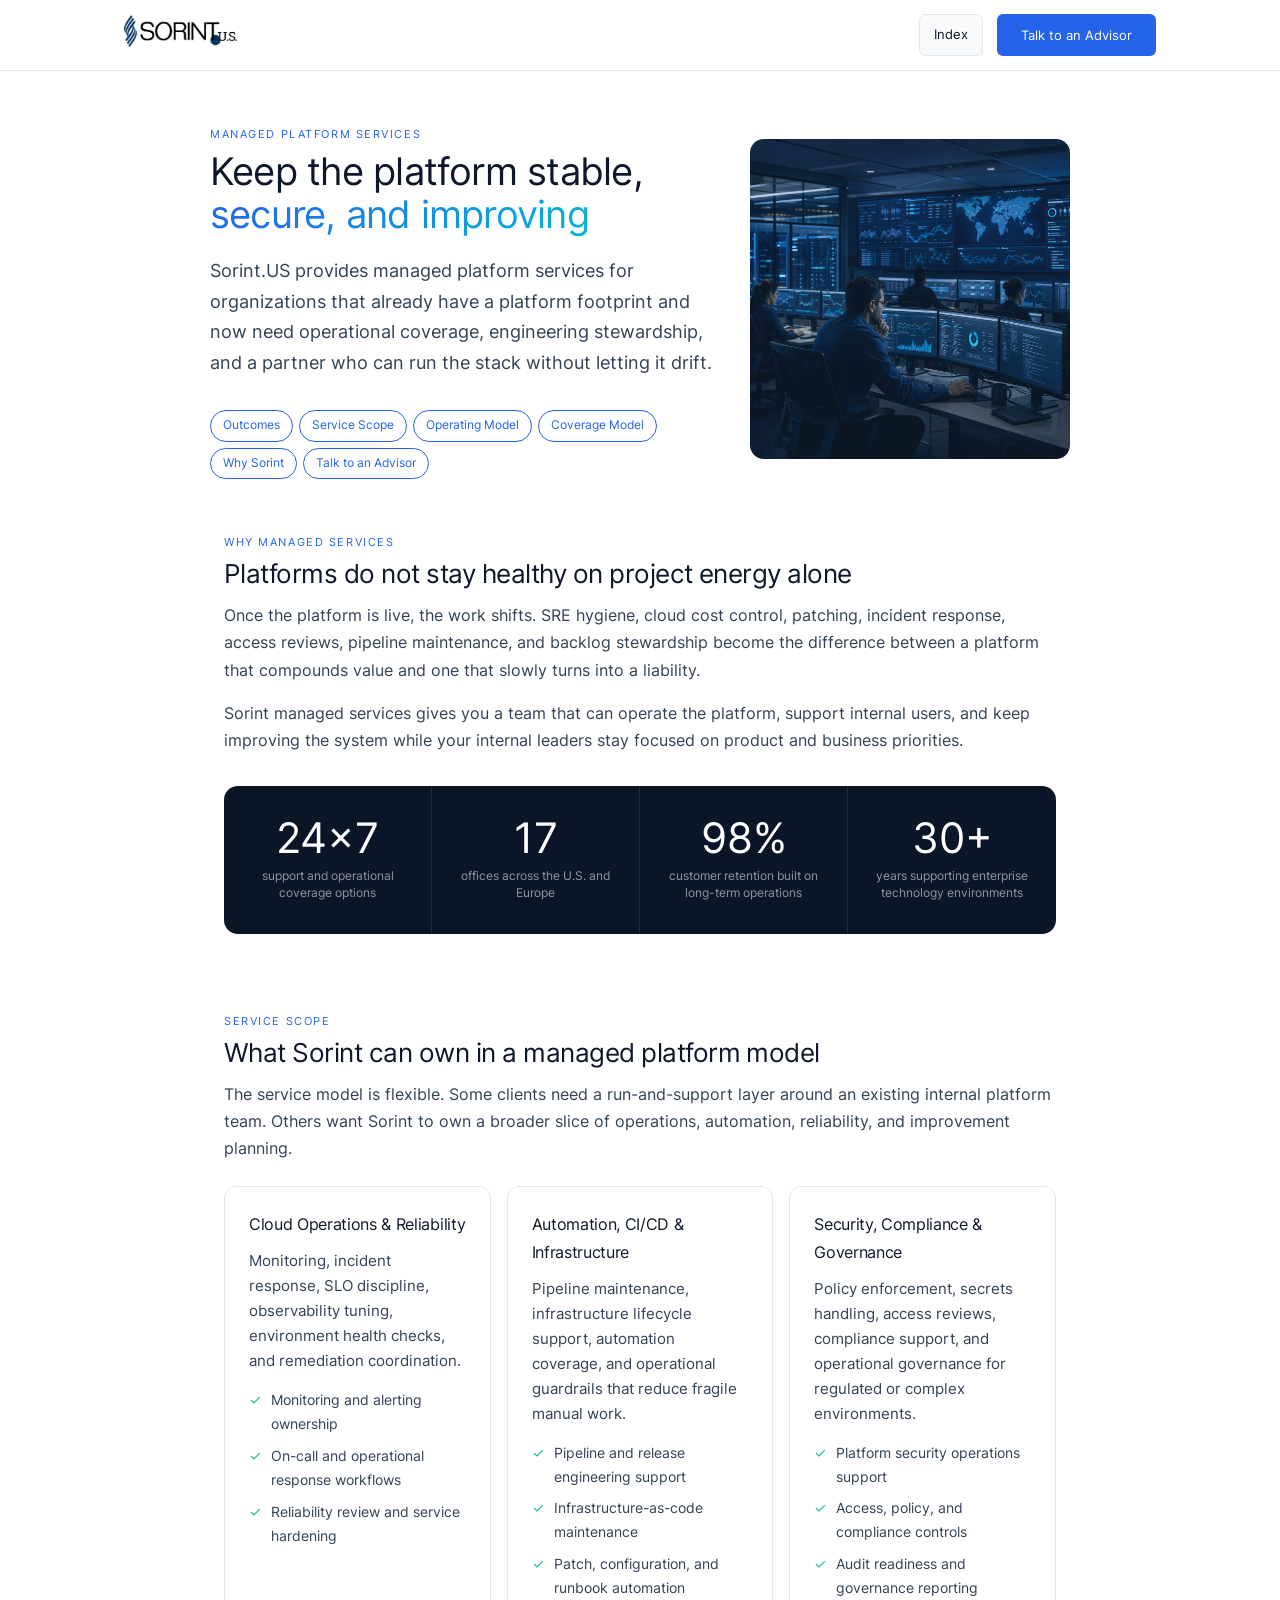
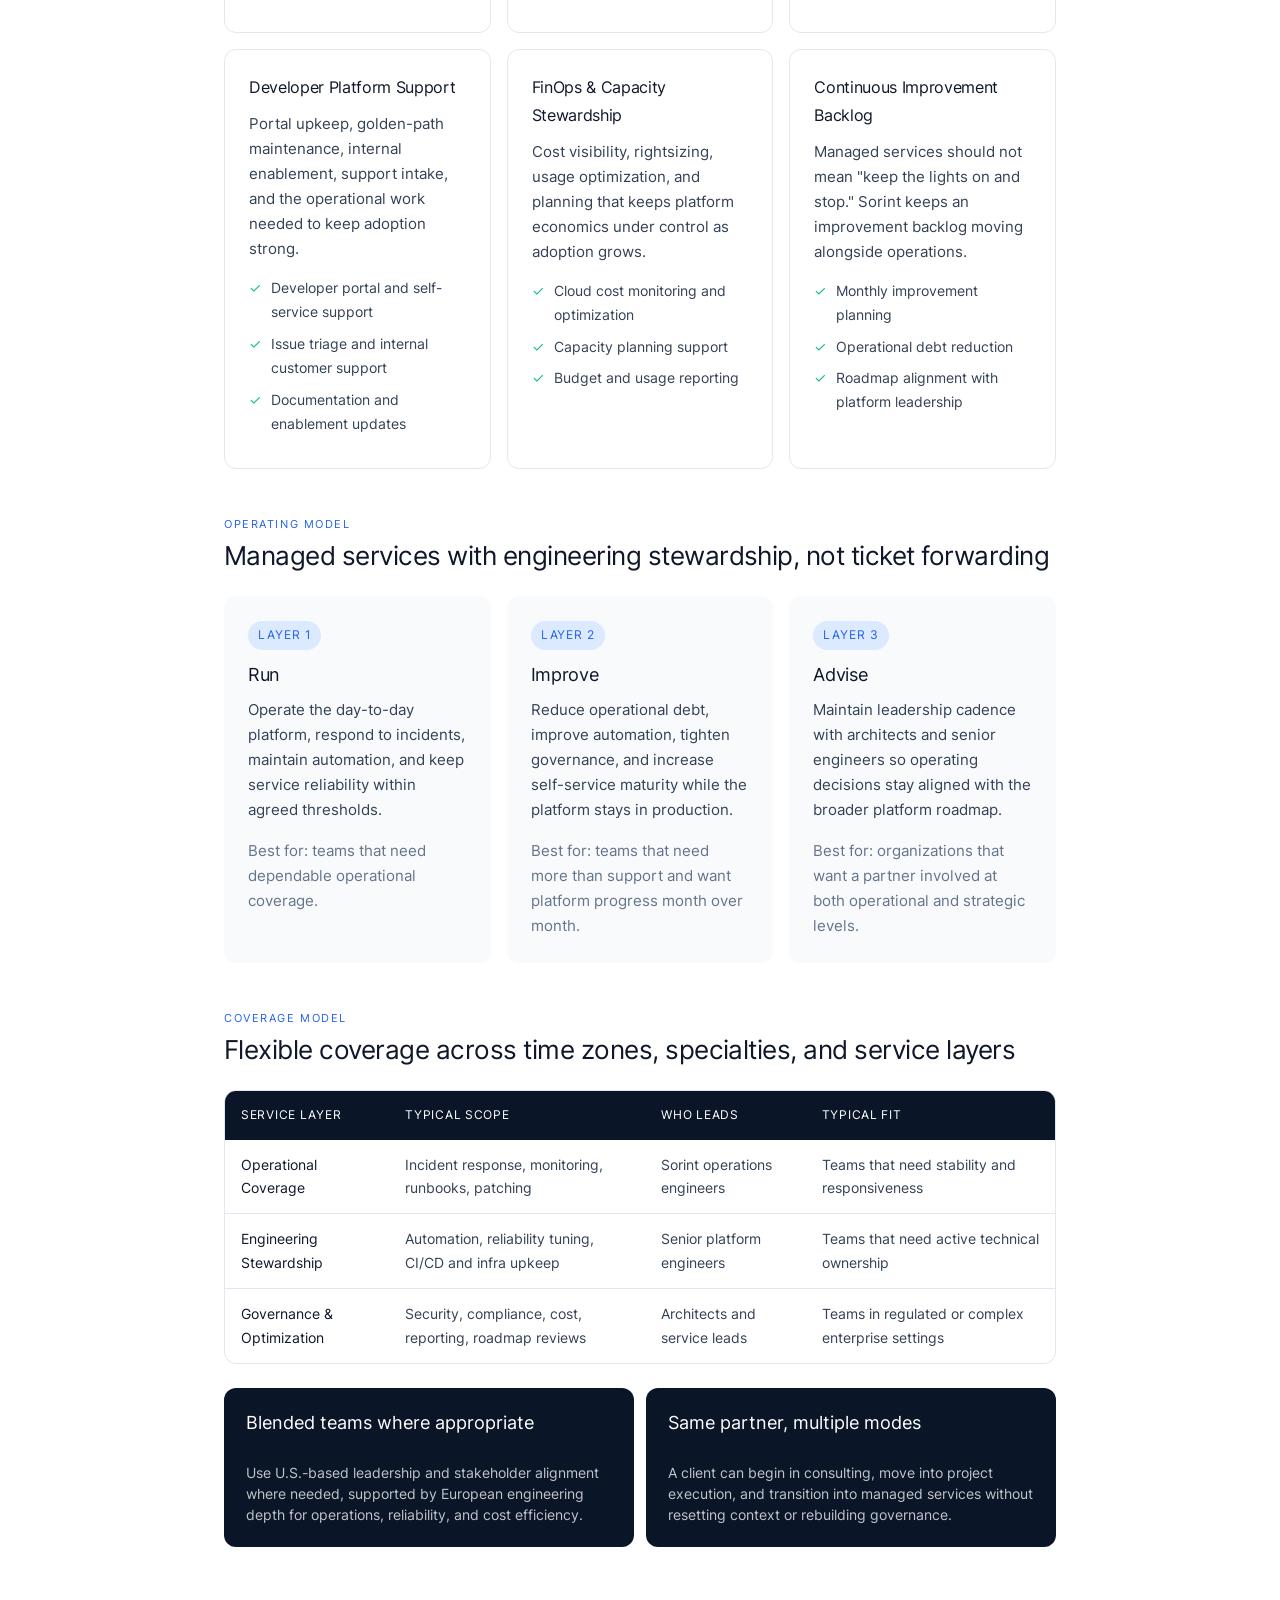
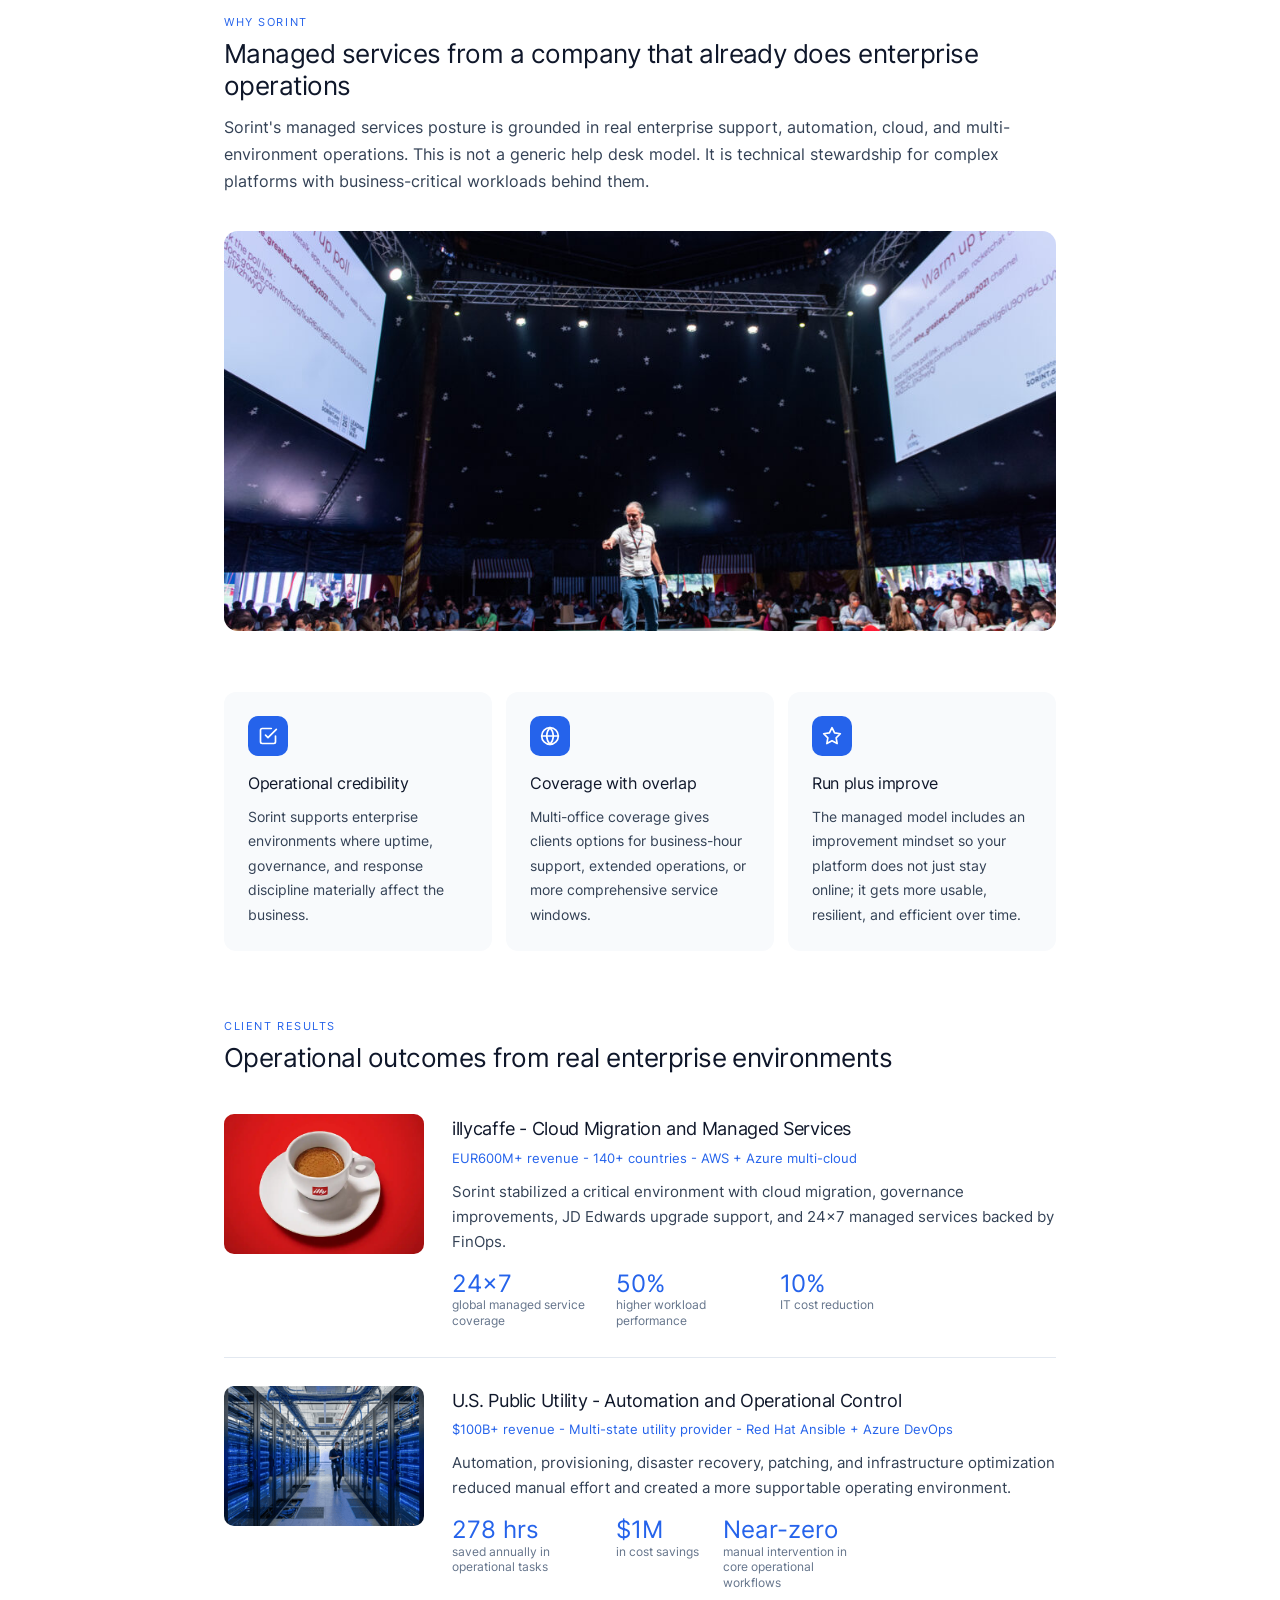
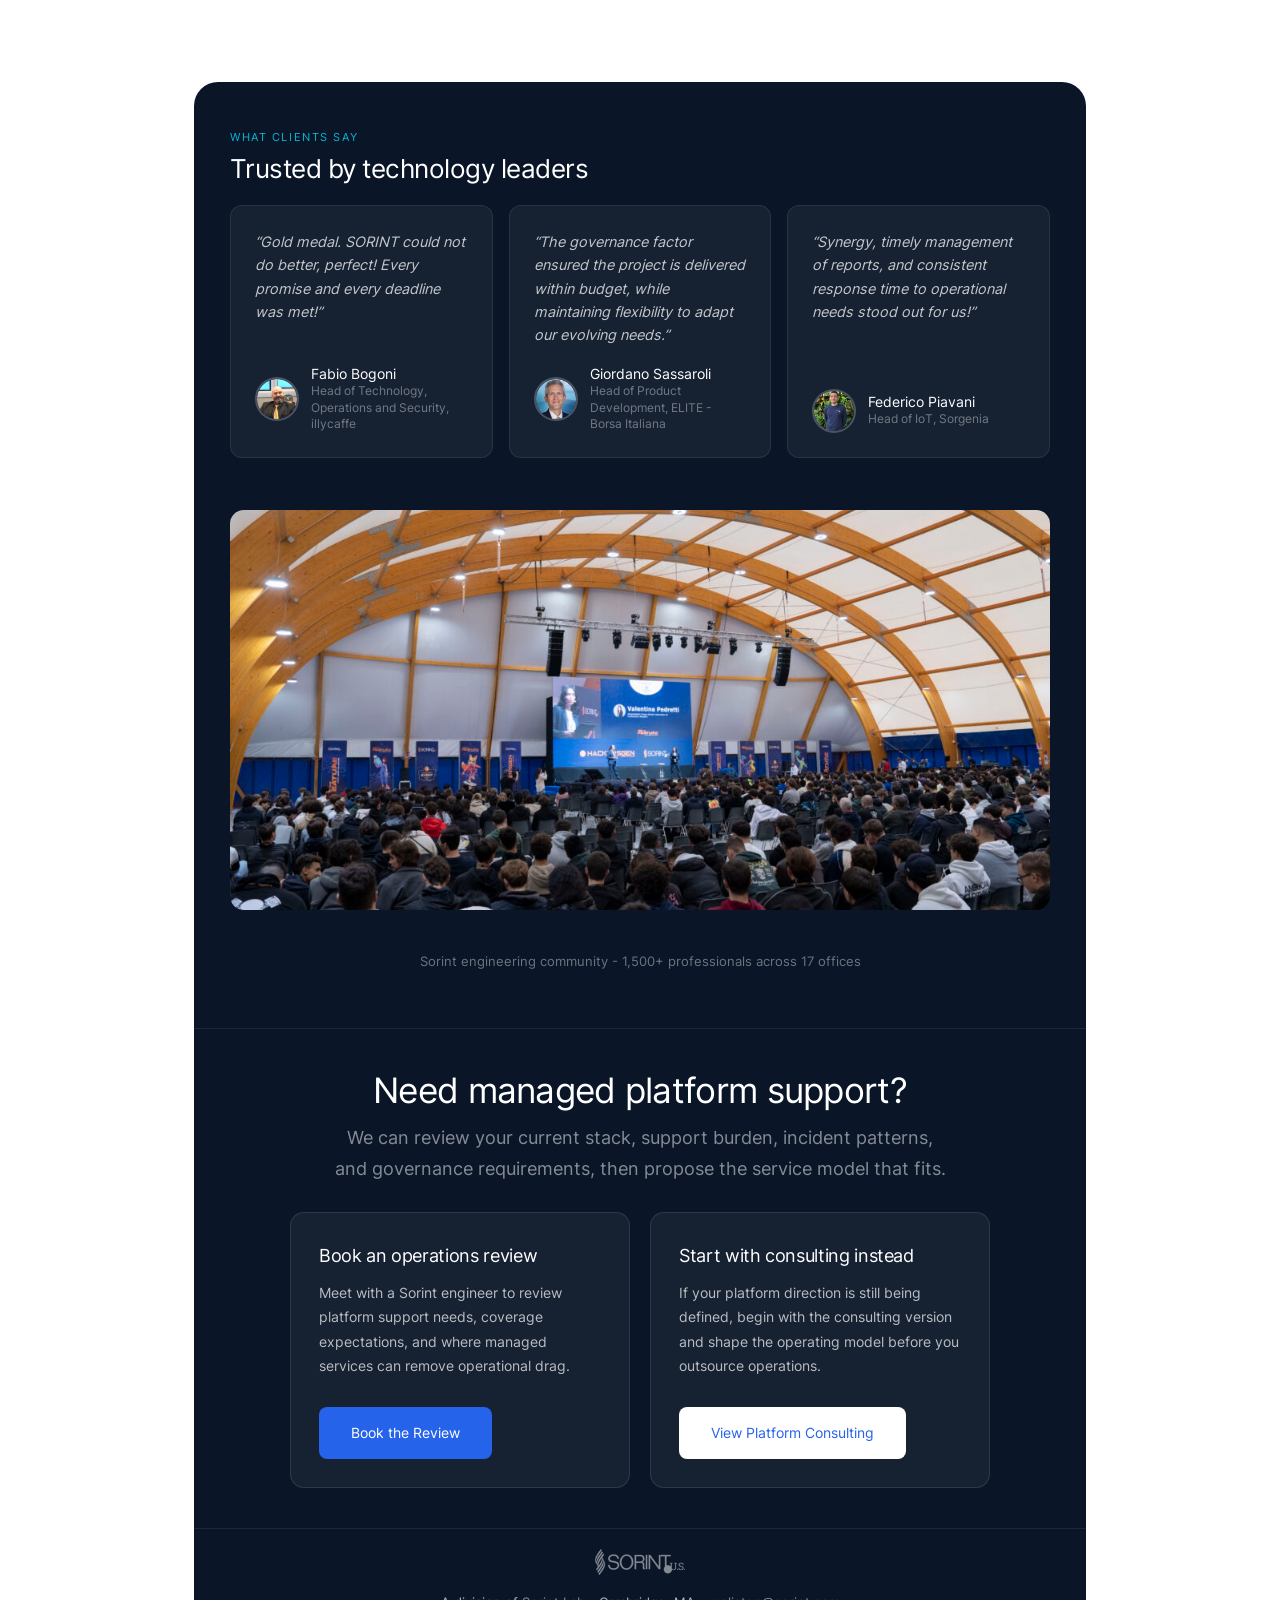
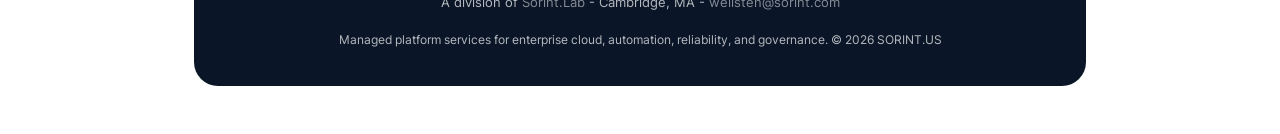
==== managed-services.html @ 1af98eca "Add Sorint platform landing page variants" ====
<!DOCTYPE html>
<html lang="en">
<head>
  <meta charset="UTF-8">
  <meta name="viewport" content="width=device-width, initial-scale=1.0">
  <title>Managed Platform Services | Sorint.US</title>
  <meta name="description" content="Managed platform services from Sorint.US for cloud operations, reliability, platform maintenance, automation, governance, and continuous improvement.">
  <link rel="icon" type="image/svg+xml" href="favicon.svg">
  <link rel="icon" href="favicon.ico" sizes="any">
  <meta property="og:title" content="Managed Platform Services | Sorint.US">
  <meta property="og:description" content="Run, support, and continuously improve your platform with engineer-led managed services from Sorint.US.">
  <meta property="og:image" content="images/og-managed-platform-services.png">
  <meta property="og:url" content="./managed-services.html">
  <meta property="og:type" content="website">
  <meta name="twitter:card" content="summary_large_image">
  <meta name="twitter:title" content="Managed Platform Services | Sorint.US">
  <meta name="twitter:description" content="Run, support, and continuously improve your platform with engineer-led managed services from Sorint.US.">
  <meta name="twitter:image" content="images/og-managed-platform-services.png">
  <link rel="stylesheet" href="styles.css">
</head>
<body>
  <header class="site-header">
    <div class="wide">
      <a href="https://sorint.com" target="_blank" rel="noopener">
        <img src="images/SORINT.us-dark-blue-black-300x85.png" alt="SORINT.US">
      </a>
      <div class="header-actions">
        <a href="index.html" class="header-link">Index</a>
        <a href="#talk" class="header-cta">Talk to an Advisor</a>
      </div>
    </div>
  </header>

  <section class="hero">
    <div class="container hero-grid">
      <div class="hero-text">
        <span class="label">Managed Platform Services</span>
        <h1>Keep the platform stable,<br><span class="text-gradient">secure, and improving</span></h1>
        <p class="subhead">
          Sorint.US provides managed platform services for organizations that already have a platform
          footprint and now need operational coverage, engineering stewardship, and a partner who can
          run the stack without letting it drift.
        </p>
        <nav class="jump-nav">
          <a href="#outcomes">Outcomes</a>
          <a href="#scope">Service Scope</a>
          <a href="#model">Operating Model</a>
          <a href="#coverage">Coverage Model</a>
          <a href="#proof">Why Sorint</a>
          <a href="#talk">Talk to an Advisor</a>
        </nav>
      </div>
      <div class="hero-img-wrap">
        <img src="images/hero-managed-platform-services.png" alt="Managed platform operations center with engineers monitoring reliability and service health" class="hero-img">
      </div>
    </div>
  </section>

  <section id="outcomes">
    <div class="container">
      <span class="label">Why Managed Services</span>
      <h2>Platforms do not stay healthy on project energy alone</h2>
      <p>
        Once the platform is live, the work shifts. SRE hygiene, cloud cost control, patching,
        incident response, access reviews, pipeline maintenance, and backlog stewardship become the
        difference between a platform that compounds value and one that slowly turns into a liability.
      </p>
      <p>
        Sorint managed services gives you a team that can operate the platform, support internal users,
        and keep improving the system while your internal leaders stay focused on product and business priorities.
      </p>

      <div class="stats-bar">
        <div class="stat">
          <div class="stat-number">24x7</div>
          <div class="stat-label">support and operational coverage options</div>
        </div>
        <div class="stat">
          <div class="stat-number">17</div>
          <div class="stat-label">offices across the U.S. and Europe</div>
        </div>
        <div class="stat">
          <div class="stat-number">98%</div>
          <div class="stat-label">customer retention built on long-term operations</div>
        </div>
        <div class="stat">
          <div class="stat-number">30+</div>
          <div class="stat-label">years supporting enterprise technology environments</div>
        </div>
      </div>
    </div>
  </section>

  <section id="scope">
    <div class="container">
      <span class="label">Service Scope</span>
      <h2>What Sorint can own in a managed platform model</h2>
      <p>
        The service model is flexible. Some clients need a run-and-support layer around an existing
        internal platform team. Others want Sorint to own a broader slice of operations, automation,
        reliability, and improvement planning.
      </p>

      <div class="service-grid">
        <div class="service-card">
          <h3>Cloud Operations &amp; Reliability</h3>
          <p>Monitoring, incident response, SLO discipline, observability tuning, environment health checks, and remediation coordination.</p>
          <ul class="check-list">
            <li>Monitoring and alerting ownership</li>
            <li>On-call and operational response workflows</li>
            <li>Reliability review and service hardening</li>
          </ul>
        </div>
        <div class="service-card">
          <h3>Automation, CI/CD &amp; Infrastructure</h3>
          <p>Pipeline maintenance, infrastructure lifecycle support, automation coverage, and operational guardrails that reduce fragile manual work.</p>
          <ul class="check-list">
            <li>Pipeline and release engineering support</li>
            <li>Infrastructure-as-code maintenance</li>
            <li>Patch, configuration, and runbook automation</li>
          </ul>
        </div>
        <div class="service-card">
          <h3>Security, Compliance &amp; Governance</h3>
          <p>Policy enforcement, secrets handling, access reviews, compliance support, and operational governance for regulated or complex environments.</p>
          <ul class="check-list">
            <li>Platform security operations support</li>
            <li>Access, policy, and compliance controls</li>
            <li>Audit readiness and governance reporting</li>
          </ul>
        </div>
        <div class="service-card">
          <h3>Developer Platform Support</h3>
          <p>Portal upkeep, golden-path maintenance, internal enablement, support intake, and the operational work needed to keep adoption strong.</p>
          <ul class="check-list">
            <li>Developer portal and self-service support</li>
            <li>Issue triage and internal customer support</li>
            <li>Documentation and enablement updates</li>
          </ul>
        </div>
        <div class="service-card">
          <h3>FinOps &amp; Capacity Stewardship</h3>
          <p>Cost visibility, rightsizing, usage optimization, and planning that keeps platform economics under control as adoption grows.</p>
          <ul class="check-list">
            <li>Cloud cost monitoring and optimization</li>
            <li>Capacity planning support</li>
            <li>Budget and usage reporting</li>
          </ul>
        </div>
        <div class="service-card">
          <h3>Continuous Improvement Backlog</h3>
          <p>Managed services should not mean "keep the lights on and stop." Sorint keeps an improvement backlog moving alongside operations.</p>
          <ul class="check-list">
            <li>Monthly improvement planning</li>
            <li>Operational debt reduction</li>
            <li>Roadmap alignment with platform leadership</li>
          </ul>
        </div>
      </div>
    </div>
  </section>

  <section id="model">
    <div class="container">
      <span class="label">Operating Model</span>
      <h2>Managed services with engineering stewardship, not ticket forwarding</h2>

      <div class="engagement-grid">
        <div class="engagement-card">
          <span class="engagement-tag">Layer 1</span>
          <h3>Run</h3>
          <p>Operate the day-to-day platform, respond to incidents, maintain automation, and keep service reliability within agreed thresholds.</p>
          <p class="engagement-meta">Best for: teams that need dependable operational coverage.</p>
        </div>
        <div class="engagement-card">
          <span class="engagement-tag">Layer 2</span>
          <h3>Improve</h3>
          <p>Reduce operational debt, improve automation, tighten governance, and increase self-service maturity while the platform stays in production.</p>
          <p class="engagement-meta">Best for: teams that need more than support and want platform progress month over month.</p>
        </div>
        <div class="engagement-card">
          <span class="engagement-tag">Layer 3</span>
          <h3>Advise</h3>
          <p>Maintain leadership cadence with architects and senior engineers so operating decisions stay aligned with the broader platform roadmap.</p>
          <p class="engagement-meta">Best for: organizations that want a partner involved at both operational and strategic levels.</p>
        </div>
      </div>
    </div>
  </section>

  <section id="coverage">
    <div class="container">
      <span class="label">Coverage Model</span>
      <h2>Flexible coverage across time zones, specialties, and service layers</h2>

      <div class="table-wrap">
        <table>
          <thead>
            <tr>
              <th>Service Layer</th>
              <th>Typical Scope</th>
              <th>Who Leads</th>
              <th>Typical Fit</th>
            </tr>
          </thead>
          <tbody>
            <tr>
              <td><strong>Operational Coverage</strong></td>
              <td>Incident response, monitoring, runbooks, patching</td>
              <td>Sorint operations engineers</td>
              <td>Teams that need stability and responsiveness</td>
            </tr>
            <tr>
              <td><strong>Engineering Stewardship</strong></td>
              <td>Automation, reliability tuning, CI/CD and infra upkeep</td>
              <td>Senior platform engineers</td>
              <td>Teams that need active technical ownership</td>
            </tr>
            <tr>
              <td><strong>Governance &amp; Optimization</strong></td>
              <td>Security, compliance, cost, reporting, roadmap reviews</td>
              <td>Architects and service leads</td>
              <td>Teams in regulated or complex enterprise settings</td>
            </tr>
          </tbody>
        </table>
      </div>

      <div class="key-stats">
        <div class="key-stat">
          <strong>Blended teams where appropriate</strong><br>
          <span style="color: var(--text-muted); font-size: 0.88rem;">Use U.S.-based leadership and stakeholder alignment where needed, supported by European engineering depth for operations, reliability, and cost efficiency.</span>
        </div>
        <div class="key-stat">
          <strong>Same partner, multiple modes</strong><br>
          <span style="color: var(--text-muted); font-size: 0.88rem;">A client can begin in consulting, move into project execution, and transition into managed services without resetting context or rebuilding governance.</span>
        </div>
      </div>
    </div>
  </section>

  <section id="proof">
    <div class="container">
      <span class="label">Why Sorint</span>
      <h2>Managed services from a company that already does enterprise operations</h2>
      <p>
        Sorint's managed services posture is grounded in real enterprise support, automation, cloud,
        and multi-environment operations. This is not a generic help desk model. It is technical
        stewardship for complex platforms with business-critical workloads behind them.
      </p>

      <img src="images/team-workshop.jpg" alt="Sorint team workshop" class="section-photo">

      <div class="diff-grid" style="margin-top: 32px;">
        <div class="diff-card">
          <div class="diff-icon"><svg width="20" height="20" fill="none" stroke="#fff" stroke-width="2" stroke-linecap="round" stroke-linejoin="round" viewBox="0 0 24 24"><path d="M9 11l3 3L22 4"/><path d="M21 12v7a2 2 0 0 1-2 2H5a2 2 0 0 1-2-2V5a2 2 0 0 1 2-2h11"/></svg></div>
          <h3>Operational credibility</h3>
          <p>Sorint supports enterprise environments where uptime, governance, and response discipline materially affect the business.</p>
        </div>
        <div class="diff-card">
          <div class="diff-icon"><svg width="20" height="20" fill="none" stroke="#fff" stroke-width="2" stroke-linecap="round" stroke-linejoin="round" viewBox="0 0 24 24"><circle cx="12" cy="12" r="10"/><line x1="2" y1="12" x2="22" y2="12"/><path d="M12 2a15.3 15.3 0 0 1 4 10 15.3 15.3 0 0 1-4 10 15.3 15.3 0 0 1-4-10 15.3 15.3 0 0 1 4-10z"/></svg></div>
          <h3>Coverage with overlap</h3>
          <p>Multi-office coverage gives clients options for business-hour support, extended operations, or more comprehensive service windows.</p>
        </div>
        <div class="diff-card">
          <div class="diff-icon"><svg width="20" height="20" fill="none" stroke="#fff" stroke-width="2" stroke-linecap="round" stroke-linejoin="round" viewBox="0 0 24 24"><polygon points="12 2 15.09 8.26 22 9.27 17 14.14 18.18 21.02 12 17.77 5.82 21.02 7 14.14 2 9.27 8.91 8.26 12 2"/></svg></div>
          <h3>Run plus improve</h3>
          <p>The managed model includes an improvement mindset so your platform does not just stay online; it gets more usable, resilient, and efficient over time.</p>
        </div>
      </div>
    </div>
  </section>

  <section>
    <div class="container">
      <span class="label">Client Results</span>
      <h2>Operational outcomes from real enterprise environments</h2>

      <div class="case-study">
        <div class="case-study-img">
          <img src="images/Picture-2.png" alt="illycaffe">
        </div>
        <div class="case-study-body">
          <h3>illycaffe - Cloud Migration and Managed Services</h3>
          <p class="case-study-meta">EUR600M+ revenue - 140+ countries - AWS + Azure multi-cloud</p>
          <p>Sorint stabilized a critical environment with cloud migration, governance improvements, JD Edwards upgrade support, and 24x7 managed services backed by FinOps.</p>
          <div class="case-study-results">
            <div class="case-result">
              <div class="case-result-num">24x7</div>
              <div class="case-result-label">global managed service coverage</div>
            </div>
            <div class="case-result">
              <div class="case-result-num">50%</div>
              <div class="case-result-label">higher workload performance</div>
            </div>
            <div class="case-result">
              <div class="case-result-num">10%</div>
              <div class="case-result-label">IT cost reduction</div>
            </div>
          </div>
        </div>
      </div>

      <div class="case-study">
        <div class="case-study-img">
          <img src="images/case-datacenter.jpg" alt="Enterprise data center infrastructure">
        </div>
        <div class="case-study-body">
          <h3>U.S. Public Utility - Automation and Operational Control</h3>
          <p class="case-study-meta">$100B+ revenue - Multi-state utility provider - Red Hat Ansible + Azure DevOps</p>
          <p>Automation, provisioning, disaster recovery, patching, and infrastructure optimization reduced manual effort and created a more supportable operating environment.</p>
          <div class="case-study-results">
            <div class="case-result">
              <div class="case-result-num">278 hrs</div>
              <div class="case-result-label">saved annually in operational tasks</div>
            </div>
            <div class="case-result">
              <div class="case-result-num">$1M</div>
              <div class="case-result-label">in cost savings</div>
            </div>
            <div class="case-result">
              <div class="case-result-num">Near-zero</div>
              <div class="case-result-label">manual intervention in core operational workflows</div>
            </div>
          </div>
        </div>
      </div>
    </div>
  </section>

  <div class="dark-bottom">
    <div class="dark-card">
      <section>
        <div>
          <span class="label">What Clients Say</span>
          <h2>Trusted by technology leaders</h2>

          <div class="testimonial-grid">
            <div class="testimonial-card">
              <blockquote>&ldquo;Gold medal. SORINT could not do better, perfect! Every promise and every deadline was met!&rdquo;</blockquote>
              <div class="testimonial-author">
                <img src="images/Fabio-Bogoni-80x80.png" alt="Fabio Bogoni">
                <div>
                  <strong>Fabio Bogoni</strong>
                  <span>Head of Technology, Operations and Security, illycaffe</span>
                </div>
              </div>
            </div>

            <div class="testimonial-card">
              <blockquote>&ldquo;The governance factor ensured the project is delivered within budget, while maintaining flexibility to adapt our evolving needs.&rdquo;</blockquote>
              <div class="testimonial-author">
                <img src="images/Giordano-Sassaroli-80x80.png" alt="Giordano Sassaroli">
                <div>
                  <strong>Giordano Sassaroli</strong>
                  <span>Head of Product Development, ELITE - Borsa Italiana</span>
                </div>
              </div>
            </div>

            <div class="testimonial-card">
              <blockquote>&ldquo;Synergy, timely management of reports, and consistent response time to operational needs stood out for us!&rdquo;</blockquote>
              <div class="testimonial-author">
                <img src="images/Federico-Piavani-78x80.png" alt="Federico Piavani">
                <div>
                  <strong>Federico Piavani</strong>
                  <span>Head of IoT, Sorgenia</span>
                </div>
              </div>
            </div>
          </div>

          <img src="images/hackathon.jpg" alt="Sorint hackathon event" class="section-photo" style="margin-top: 32px;">
          <p style="text-align: center; color: rgba(255,255,255,0.4); font-size: 0.82rem; margin-top: 12px;">Sorint engineering community - 1,500+ professionals across 17 offices</p>
        </div>
      </section>

      <div class="final-cta" id="talk">
        <div>
          <h2>Need managed platform support?</h2>
          <p class="subhead" style="margin: 0 auto 12px;">We can review your current stack, support burden, incident patterns, and governance requirements, then propose the service model that fits.</p>

          <div class="final-cta-grid">
            <div class="final-cta-box">
              <h3>Book an operations review</h3>
              <p>Meet with a Sorint engineer to review platform support needs, coverage expectations, and where managed services can remove operational drag.</p>
              <a href="https://calendly.com" class="btn" target="_blank" rel="noopener" style="margin-top: 12px; background: var(--blue); color: #fff;">Book the Review</a>
            </div>
            <div class="final-cta-box">
              <h3>Start with consulting instead</h3>
              <p>If your platform direction is still being defined, begin with the consulting version and shape the operating model before you outsource operations.</p>
              <a href="platform-consulting.html" class="btn" style="margin-top: 12px;">View Platform Consulting</a>
            </div>
          </div>
        </div>
      </div>

      <footer>
        <div>
          <img src="images/SORINT.us-dark-blue-black-150x43.png" alt="SORINT.US"><br>
          <p>A division of <a href="https://www.sorint.com" target="_blank" rel="noopener">Sorint.Lab</a> - Cambridge, MA - <a href="mailto:welisten@sorint.com">welisten@sorint.com</a></p>
          <p style="margin-top: 8px; font-size: 0.75rem;">Managed platform services for enterprise cloud, automation, reliability, and governance. &copy; 2026 SORINT.US</p>
        </div>
      </footer>
    </div>
  </div>
</body>
</html>
---- styles.css ----
/* ============================================
   SORINT.US — Platform Engineering Blueprint
   ============================================ */

/* --- Fonts --- */
@font-face {
  font-family: 'SORINTTitles';
  src: url('images/SORINTTitles.woff') format('woff');
  font-weight: normal; font-style: normal; font-display: swap;
}
@font-face {
  font-family: 'SORINTParagraph';
  src: url('images/SORINTParagraph.woff') format('woff');
  font-weight: normal; font-style: normal; font-display: swap;
}
@font-face {
  font-family: 'Inter';
  src: url('images/Inter-VariableFont_slnt_wght.woff') format('woff');
  font-weight: 100 900; font-style: normal; font-display: swap;
}

/* --- Reset --- */
*, *::before, *::after { box-sizing: border-box; margin: 0; padding: 0; }

:root {
  --navy: #0a1628;
  --navy-light: #121d33;
  --blue: #2563eb;
  --blue-bright: #3b82f6;
  --blue-pale: #dbeafe;
  --cyan: #06b6d4;
  --text-dark: #0f172a;
  --text: #334155;
  --text-light: #64748b;
  --border: #e2e8f0;
  --bg: #ffffff;
  --bg-off: #f8fafc;
  --green: #10b981;
  --red: #ef4444;
  --max-w: 880px;
}

html { scroll-behavior: smooth; }

body {
  font-family: 'Inter', 'SORINTParagraph', -apple-system, BlinkMacSystemFont, 'Segoe UI', sans-serif;
  background: var(--bg);
  color: var(--text);
  line-height: 1.7;
  font-size: 16px;
  -webkit-font-smoothing: antialiased;
}

/* --- Layout --- */
.container { max-width: var(--max-w); margin: 0 auto; padding: 0 24px; }
.wide { max-width: 1080px; margin: 0 auto; padding: 0 24px; }

section { padding: 40px 0; }
section + section { padding-top: 0; }

/* --- Typography --- */
h1, h2, h3 {
  font-family: 'SORINTTitles', 'Inter', sans-serif;
  color: var(--text-dark);
  letter-spacing: -0.02em;
}
h1 { font-size: 2.4rem; line-height: 1.12; font-weight: 800; }
h2 { font-size: 1.6rem; font-weight: 700; margin-bottom: 12px; line-height: 1.25; }
h3 { font-size: 1.1rem; font-weight: 700; margin-bottom: 6px; }
p { margin-bottom: 16px; }
strong { color: var(--text-dark); }

.subhead {
  font-size: 1.12rem;
  color: var(--text);
  line-height: 1.7;
  max-width: 620px;
}

.label {
  display: inline-block;
  font-size: 0.7rem;
  font-weight: 800;
  text-transform: uppercase;
  letter-spacing: 0.14em;
  color: var(--blue);
  margin-bottom: 6px;
}

.text-gradient {
  background: linear-gradient(135deg, var(--blue) 0%, var(--cyan) 100%);
  -webkit-background-clip: text;
  -webkit-text-fill-color: transparent;
  background-clip: text;
}

/* --- Header --- */
.site-header {
  padding: 14px 0;
  background: var(--bg);
  border-bottom: 1px solid var(--border);
  position: sticky;
  top: 0;
  z-index: 100;
}

.site-header .wide {
  display: flex;
  align-items: center;
  justify-content: space-between;
  gap: 16px;
}

.site-header img { height: 32px; width: auto; }

.header-actions {
  display: flex;
  align-items: center;
  gap: 14px;
}

.header-link {
  font-size: 0.8rem;
  font-weight: 700;
  color: var(--text-dark);
  text-decoration: none;
  padding: 9px 14px;
  border: 1px solid var(--border);
  border-radius: 6px;
  background: var(--bg-off);
  transition: all 0.15s;
}

.header-link:hover {
  background: var(--navy);
  color: #fff;
  border-color: var(--navy);
}

.header-cta {
  font-size: 0.82rem;
  font-weight: 700;
  color: #fff;
  background: var(--blue);
  padding: 10px 24px;
  border-radius: 6px;
  text-decoration: none;
  transition: background 0.15s;
}
.header-cta:hover { background: var(--blue-bright); }

/* --- Hero --- */
.hero {
  padding: 48px 0;
  background: var(--bg);
}
.hero h1 { margin-bottom: 20px; }
.hero .subhead { margin-bottom: 32px; }

.hero-grid {
  display: grid;
  grid-template-columns: 1fr auto;
  gap: 32px;
  align-items: center;
  max-width: 940px;
  margin: 0 auto;
  padding: 0 40px;
}

.hero-img-wrap { display: flex; }

.hero-img {
  width: 320px;
  height: 320px;
  border-radius: 14px;
  object-fit: cover;
}

.hub-hero .hero-img {
  width: 340px;
  height: 280px;
}

.jump-nav { display: flex; flex-wrap: wrap; gap: 6px; }

.jump-nav a {
  font-size: 0.72rem;
  font-weight: 600;
  color: var(--blue);
  text-decoration: none;
  padding: 5px 12px;
  border: 1.5px solid var(--blue);
  border-radius: 100px;
  transition: all 0.15s;
}
.jump-nav a:hover { background: var(--blue); color: #fff; }

/* --- Stats Bar --- */
.stats-bar {
  display: grid;
  grid-template-columns: repeat(4, 1fr);
  gap: 0;
  margin: 32px 0;
  background: var(--navy);
  border-radius: 14px;
  overflow: hidden;
}

.stat {
  padding: 32px 16px;
  text-align: center;
  border-right: 1px solid rgba(255,255,255,0.08);
}
.stat:last-child { border-right: none; }

.stat-number {
  font-family: 'SORINTTitles', 'Inter', sans-serif;
  font-size: 2.6rem;
  font-weight: 800;
  color: #fff;
  line-height: 1;
  margin-bottom: 8px;
}

.stat-label {
  font-size: 0.78rem;
  color: rgba(255,255,255,0.55);
  line-height: 1.35;
}

/* --- Tables --- */
.table-wrap {
  overflow-x: auto;
  margin: 24px 0;
  border-radius: 12px;
  border: 1px solid var(--border);
}

table { width: 100%; border-collapse: collapse; font-size: 0.88rem; min-width: 580px; }

thead { background: var(--navy); }
th {
  text-align: left;
  padding: 14px 16px;
  font-weight: 700;
  color: #fff;
  font-size: 0.75rem;
  text-transform: uppercase;
  letter-spacing: 0.06em;
}

td {
  padding: 13px 16px;
  border-bottom: 1px solid var(--border);
  color: var(--text);
}
td strong { color: var(--text-dark); font-weight: 600; }
tbody tr:last-child td { border-bottom: none; }
tbody tr:hover { background: #f1f5f9; }

/* --- Key Stat Pairs --- */
.key-stats { display: grid; grid-template-columns: 1fr 1fr; gap: 12px; margin: 20px 0; }

.key-stat {
  background: var(--navy);
  border-radius: 12px;
  padding: 22px;
  color: rgba(255,255,255,0.75);
  font-size: 0.88rem;
  line-height: 1.5;
}
.key-stat strong {
  display: block;
  color: #fff;
  font-size: 1.1rem;
  margin-bottom: 4px;
}

/* --- CTA Banners --- */
.cta-banner {
  background: var(--blue);
  border-radius: 14px;
  padding: 36px 36px;
  margin: 0 auto;
  max-width: var(--max-w);
  text-align: center;
  color: #fff;
}
.cta-banner h3 { font-size: 1.35rem; color: #fff; margin-bottom: 10px; }
.cta-banner p { color: rgba(255,255,255,0.85); max-width: 520px; margin: 0 auto 24px; font-size: 0.94rem; }

.cta-wrap { padding: 0 24px; }
.cta-wrap + section { padding-top: 52px; }

.btn {
  display: inline-block;
  padding: 14px 32px;
  background: #fff;
  color: var(--blue);
  font-weight: 700;
  font-size: 0.9rem;
  text-decoration: none;
  border-radius: 8px;
  border: none;
  cursor: pointer;
  transition: all 0.15s;
  font-family: inherit;
}
.btn:hover { background: #f0f4ff; transform: translateY(-1px); box-shadow: 0 4px 16px rgba(0,0,0,0.15); }

.btn-dark {
  background: var(--blue);
  color: #fff;
}
.btn-dark:hover { background: var(--blue-bright); }

.service-grid {
  display: grid;
  grid-template-columns: repeat(3, 1fr);
  gap: 16px;
  margin-top: 24px;
}

.service-card {
  border: 1px solid var(--border);
  border-radius: 12px;
  padding: 24px;
  background: var(--bg);
}

.service-card h3 {
  font-size: 1.02rem;
  margin-bottom: 10px;
}

.service-card p {
  font-size: 0.92rem;
  margin-bottom: 14px;
}

.check-list {
  list-style: none;
}

.check-list li {
  position: relative;
  padding-left: 22px;
  margin-bottom: 8px;
  font-size: 0.88rem;
  color: var(--text);
}

.check-list li::before {
  content: '\2713';
  position: absolute;
  left: 0;
  top: 0;
  color: var(--green);
  font-weight: 800;
}

.engagement-grid {
  display: grid;
  grid-template-columns: repeat(3, 1fr);
  gap: 16px;
  margin-top: 24px;
}

.engagement-card {
  background: var(--bg-off);
  border-radius: 12px;
  padding: 24px;
}

.engagement-tag {
  display: inline-block;
  margin-bottom: 10px;
  padding: 5px 10px;
  border-radius: 999px;
  background: var(--blue-pale);
  color: var(--blue);
  font-size: 0.72rem;
  font-weight: 800;
  text-transform: uppercase;
  letter-spacing: 0.08em;
}

.engagement-card h3 {
  margin-bottom: 8px;
}

.engagement-card p {
  font-size: 0.92rem;
}

.engagement-meta {
  color: var(--text-light);
  margin-top: 12px;
  margin-bottom: 0;
}

.process-grid {
  display: grid;
  grid-template-columns: repeat(4, 1fr);
  gap: 14px;
  margin-top: 24px;
}

.process-step {
  border-radius: 12px;
  padding: 24px;
  background: var(--navy);
  color: rgba(255,255,255,0.72);
}

.process-step h3 {
  color: #fff;
  margin-bottom: 8px;
}

.process-step p {
  margin-bottom: 0;
  font-size: 0.9rem;
}

.process-num {
  font-family: 'SORINTTitles', 'Inter', sans-serif;
  font-size: 1.45rem;
  line-height: 1;
  color: var(--cyan);
  margin-bottom: 16px;
}

.hub-card-grid {
  display: grid;
  grid-template-columns: repeat(3, 1fr);
  gap: 18px;
  margin-top: 24px;
}

.hub-card {
  display: flex;
  flex-direction: column;
  overflow: hidden;
  border-radius: 16px;
  border: 1px solid var(--border);
  background: var(--bg);
  text-decoration: none;
  color: inherit;
  transition: transform 0.18s, box-shadow 0.18s, border-color 0.18s;
}

.hub-card:hover {
  transform: translateY(-4px);
  border-color: var(--blue);
  box-shadow: 0 16px 36px rgba(15, 23, 42, 0.1);
}

.hub-card-image {
  position: relative;
  aspect-ratio: 16 / 10;
  overflow: hidden;
  background: var(--bg-off);
}

.hub-card-image img {
  width: 100%;
  height: 100%;
  object-fit: cover;
}

.hub-card-badge {
  position: absolute;
  top: 14px;
  left: 14px;
  padding: 6px 10px;
  border-radius: 999px;
  background: rgba(10, 22, 40, 0.86);
  color: #fff;
  font-size: 0.72rem;
  font-weight: 800;
  letter-spacing: 0.06em;
  text-transform: uppercase;
}

.hub-card-body {
  padding: 22px;
}

.hub-card-body h3 {
  margin-bottom: 6px;
}

.hub-card-subtitle {
  color: var(--blue);
  font-size: 0.85rem;
  font-weight: 700;
  margin-bottom: 10px;
}

.hub-card-body p:last-of-type {
  margin-bottom: 18px;
}

.hub-card-link {
  display: inline-flex;
  align-items: center;
  gap: 8px;
  color: var(--blue);
  font-size: 0.85rem;
  font-weight: 800;
}

.hub-card-link::after {
  content: '\2192';
}

/* --- Role Cards --- */
.role-card {
  border: 1px solid var(--border);
  border-radius: 10px;
  padding: 22px 24px;
  margin-bottom: 10px;
  transition: border-color 0.15s;
}
.role-card:hover { border-color: var(--blue); }
.role-card h3 { color: var(--text-dark); margin-bottom: 2px; font-size: 1.05rem; }
.role-card .role-meta { font-size: 0.8rem; color: var(--blue); font-weight: 600; margin-bottom: 8px; }
.role-card p:last-child { margin-bottom: 0; font-size: 0.92rem; }

/* --- Stages --- */
.stage {
  background: var(--bg-off);
  border-radius: 12px;
  padding: 28px;
  margin-bottom: 14px;
}
.stage h3 { font-size: 1.15rem; margin-bottom: 2px; }
.stage .cost { font-size: 0.88rem; color: var(--green); font-weight: 700; margin-top: 10px; }

.stage-roles { display: flex; flex-wrap: wrap; gap: 8px; margin: 12px 0; }

.stage-roles span {
  font-size: 0.78rem;
  font-weight: 600;
  padding: 5px 14px;
  background: var(--navy);
  border-radius: 100px;
  color: #fff;
}

/* --- Maturity --- */
.maturity-level {
  display: flex;
  gap: 20px;
  padding: 24px 0;
  border-bottom: 1px solid var(--border);
}
.maturity-level:last-child { border-bottom: none; }

.maturity-num {
  flex-shrink: 0;
  width: 46px;
  height: 46px;
  background: var(--navy);
  border-radius: 50%;
  display: flex;
  align-items: center;
  justify-content: center;
  font-family: 'SORINTTitles', 'Inter', sans-serif;
  font-weight: 800;
  font-size: 1.15rem;
  color: #fff;
}

.maturity-body { flex: 1; }
.maturity-body h3 { display: inline; font-size: 1.05rem; }
.maturity-pct { font-size: 0.82rem; color: var(--text-light); margin-left: 8px; }
.next-hire { font-size: 0.85rem; color: var(--blue); margin-top: 6px; font-weight: 600; }

/* --- Problems --- */
.problem-list { list-style: none; margin: 24px 0; }

.problem-list li {
  padding: 18px 0 18px 36px;
  position: relative;
  border-bottom: 1px solid var(--border);
  font-size: 0.95rem;
}
.problem-list li:last-child { border-bottom: none; }
.problem-list li::before {
  content: '\2715';
  position: absolute;
  left: 4px; top: 18px;
  color: var(--red);
  font-weight: 800;
  font-size: 1.1rem;
}

/* --- Proof / Quotes --- */
.proof-box {
  background: var(--navy);
  padding: 28px 32px;
  margin: 24px 0;
  border-radius: 12px;
  color: rgba(255,255,255,0.8);
}
.proof-box strong { color: #fff; }
.proof-box p:last-child { margin-bottom: 0; }
.proof-box .attribution {
  font-size: 0.8rem;
  color: rgba(255,255,255,0.4);
  font-style: italic;
  margin-top: 10px;
}

/* --- Testimonials --- */
.testimonial {
  display: flex;
  gap: 20px;
  align-items: flex-start;
  padding: 24px;
  margin: 14px 0;
  border: 1px solid var(--border);
  border-radius: 12px;
}

.testimonial img {
  width: 56px; height: 56px;
  border-radius: 50%;
  flex-shrink: 0;
  object-fit: cover;
}

.testimonial blockquote {
  font-style: italic;
  color: var(--text);
  margin-bottom: 8px;
  line-height: 1.6;
  font-size: 0.95rem;
}

.testimonial cite {
  font-size: 0.8rem;
  color: var(--text-light);
  font-style: normal;
  font-weight: 600;
}

/* --- Differentiator cards --- */
.diff-grid { display: grid; grid-template-columns: 1fr 1fr 1fr; gap: 14px; margin: 20px 0; }

.diff-card {
  background: var(--bg-off);
  border-radius: 12px;
  padding: 24px;
}
.diff-card h3 { font-size: 1rem; margin-bottom: 8px; }
.diff-card p { font-size: 0.9rem; margin-bottom: 0; }

.diff-icon {
  width: 40px; height: 40px;
  background: var(--blue);
  border-radius: 10px;
  display: flex;
  align-items: center;
  justify-content: center;
  font-size: 1.15rem;
  color: #fff;
  margin-bottom: 14px;
}

/* --- Final CTA --- */
.final-cta {
  text-align: center;
}
.final-cta h2 { color: #fff; font-size: 2.2rem; margin-bottom: 10px; }
.final-cta .subhead { color: rgba(255,255,255,0.5); margin: 0 auto 12px; }

.final-cta-grid {
  display: grid;
  grid-template-columns: 1fr 1fr;
  gap: 20px;
  max-width: 700px;
  margin: 28px auto 0;
  text-align: left;
}

.final-cta-box {
  background: rgba(255,255,255,0.05);
  border: 1px solid rgba(255,255,255,0.1);
  border-radius: 14px;
  padding: 28px;
}
.final-cta-box h3 { color: #fff; margin-bottom: 10px; font-size: 1.1rem; }
.final-cta-box p { color: rgba(255,255,255,0.55); font-size: 0.9rem; }

/* --- Email form --- */
.email-form { display: flex; gap: 8px; margin-top: 16px; }

.email-form input[type="email"] {
  flex: 1;
  padding: 12px 16px;
  background: rgba(255,255,255,0.07);
  border: 1px solid rgba(255,255,255,0.15);
  border-radius: 8px;
  color: #fff;
  font-size: 0.88rem;
  font-family: inherit;
}
.email-form input[type="email"]::placeholder { color: rgba(255,255,255,0.3); }
.email-form input[type="email"]:focus { outline: none; border-color: var(--blue-bright); }

.email-form .btn { padding: 12px 20px; }

/* --- Section Photos --- */
.section-photo {
  width: 100%;
  border-radius: 14px;
  margin: 20px 0;
  object-fit: cover;
  max-height: 400px;
}

/* --- Case Studies --- */
.case-study {
  display: flex;
  gap: 28px;
  padding: 28px 0;
  border-bottom: 1px solid var(--border);
  align-items: flex-start;
}
.case-study:last-child { border-bottom: none; }

.case-study-img {
  flex-shrink: 0;
  width: 200px;
  height: 140px;
  border-radius: 10px;
  overflow: hidden;
  background: var(--bg-off);
}
.case-study-img img {
  width: 100%;
  height: 100%;
  object-fit: cover;
}

.case-study-body { flex: 1; }
.case-study-body h3 { font-size: 1.1rem; margin-bottom: 4px; }
.case-study-meta { font-size: 0.8rem; color: var(--blue); font-weight: 600; margin-bottom: 10px; }
.case-study-body > p:last-of-type { font-size: 0.92rem; margin-bottom: 16px; }

.case-study-results {
  display: flex;
  gap: 24px;
}

.case-result { text-align: left; }

.case-result-num {
  font-family: 'SORINTTitles', 'Inter', sans-serif;
  font-size: 1.5rem;
  font-weight: 800;
  color: var(--blue);
  line-height: 1.1;
}

.case-result-label {
  font-size: 0.75rem;
  color: var(--text-light);
  line-height: 1.3;
  max-width: 140px;
}

/* --- Testimonial Grid (dark bg) --- */
.testimonial-grid {
  display: grid;
  grid-template-columns: 1fr 1fr 1fr;
  gap: 16px;
  margin: 20px 0;
}

.testimonial-card {
  background: rgba(255,255,255,0.05);
  border: 1px solid rgba(255,255,255,0.08);
  border-radius: 12px;
  padding: 24px;
  display: flex;
  flex-direction: column;
  justify-content: space-between;
}

.testimonial-card blockquote {
  font-style: italic;
  color: rgba(255,255,255,0.75);
  line-height: 1.6;
  font-size: 0.9rem;
  margin-bottom: 20px;
}

.testimonial-author {
  display: flex;
  gap: 12px;
  align-items: center;
}

.testimonial-author img {
  width: 44px;
  height: 44px;
  border-radius: 50%;
  object-fit: cover;
  border: 2px solid rgba(255,255,255,0.2);
  background: #1e293b;
}

.testimonial-author strong {
  display: block;
  color: #fff;
  font-size: 0.85rem;
  line-height: 1.3;
}
.testimonial-author span {
  display: block;
  color: rgba(255,255,255,0.4);
  font-size: 0.76rem;
  line-height: 1.35;
}

/* --- Dark Bottom Wrapper --- */
.dark-bottom {
  max-width: 940px;
  margin: 0 auto;
  padding: 24px 24px 48px;
}

.dark-card {
  background: var(--navy);
  border-radius: 24px;
  color: rgba(255,255,255,0.8);
  overflow: hidden;
}

.dark-card section {
  padding: 40px 36px;
}

.dark-card h2, .dark-card h3, .dark-card strong { color: #fff; }
.dark-card .label { color: var(--cyan); }
.dark-card p { color: rgba(255,255,255,0.7); }

.dark-card .final-cta {
  padding: 40px 36px;
  border-top: 1px solid rgba(255,255,255,0.08);
}

.dark-card footer {
  padding: 20px 36px;
}

/* --- Footer --- */
footer {
  border-top: 1px solid rgba(255,255,255,0.08);
  text-align: center;
  font-size: 0.8rem;
  color: rgba(255,255,255,0.35);
}
footer a { color: rgba(255,255,255,0.5); text-decoration: none; }
footer a:hover { color: #fff; text-decoration: underline; }
footer img { height: 26px; width: auto; margin-bottom: 10px; filter: brightness(0) invert(1); opacity: 0.5; }

/* --- Mobile --- */
@media (max-width: 768px) {
  h1 { font-size: 1.8rem; }
  h2 { font-size: 1.35rem; }
  section { padding: 32px 0; }
  section + section { padding-top: 0; }
  .cta-wrap + section { padding-top: 40px; }

  .site-header .wide,
  .header-actions {
    flex-direction: column;
    align-items: flex-start;
  }

  /* Hero */
  .hero { padding: 32px 0; }
  .hero-grid { grid-template-columns: 1fr; gap: 24px; padding: 0 24px; }
  .hero-img-wrap { justify-content: center; }
  .hero-img { width: 260px; height: 260px; }

  /* Jump nav */
  .jump-nav { gap: 5px; }
  .jump-nav a { font-size: 0.68rem; padding: 4px 10px; }

  /* Stats */
  .stats-bar { grid-template-columns: 1fr 1fr; }
  .stat { padding: 20px 12px; }
  .stat-number { font-size: 1.8rem; }

  /* Tables - ensure horizontal scroll works */
  .table-wrap { margin-left: -24px; margin-right: -24px; border-radius: 0; border-left: none; border-right: none; }

  /* Key stats */
  .key-stats { grid-template-columns: 1fr; }

  /* Grids to single column */
  .hub-card-grid { grid-template-columns: 1fr; }
  .service-grid { grid-template-columns: 1fr; }
  .engagement-grid { grid-template-columns: 1fr; }
  .process-grid { grid-template-columns: 1fr; }
  .diff-grid { grid-template-columns: 1fr; }
  .final-cta-grid { grid-template-columns: 1fr; }
  .testimonial-grid { grid-template-columns: 1fr; }

  /* Forms */
  .email-form { flex-direction: column; }
  .email-form .btn { width: 100%; text-align: center; }

  /* Maturity */
  .maturity-level { flex-direction: column; gap: 8px; }

  /* Testimonials */
  .testimonial { flex-direction: column; }

  /* Case studies */
  .case-study { flex-direction: column; }
  .case-study-img { width: 100%; height: 160px; }
  .case-study-results { flex-wrap: wrap; gap: 12px; }

  /* CTA banners */
  .cta-banner { padding: 28px 24px; }
  .cta-banner h3 { font-size: 1.1rem; }

  /* Dark card */
  .dark-card section { padding: 32px 20px; }
  .dark-card .final-cta { padding: 32px 20px; }
  .dark-card footer { padding: 20px 20px; }
  .dark-bottom { padding: 20px 16px 40px; }

  /* Section photos */
  .section-photo { border-radius: 10px; max-height: 200px; }
}

@media (max-width: 480px) {
  h1 { font-size: 1.5rem; }
  .stats-bar { grid-template-columns: 1fr 1fr; }
  .stat-number { font-size: 1.5rem; }
  .stat { padding: 16px 10px; }
  .container { padding: 0 16px; }
  .hero-img { width: 220px; height: 220px; }
  .hub-hero .hero-img { width: 220px; height: 180px; }
  .jump-nav a { font-size: 0.65rem; padding: 4px 8px; }
  .case-result-num { font-size: 1.2rem; }
}

/* --- Print --- */
@media print {
  body { background: #fff; color: #111; font-size: 11pt; }
  .container, .wide { max-width: 100%; padding: 0; }
  .cta-banner, .cta-wrap, .final-cta, .jump-nav, .btn, .email-form, .site-header { display: none; }
  section { padding: 20px 0; break-inside: avoid; }
  h1, h2, h3, strong { color: #111; }
  .stats-bar, .key-stat, .proof-box, .stage-roles span, .maturity-num { background: #eee; color: #111; }
  .stat-number { color: #2563eb; }
  .stat-label, .proof-box .attribution { color: #555; }
  .proof-box strong { color: #111; }
  table { font-size: 9pt; }
  thead { background: #eee; }
  th { color: #111; }
  a { color: #111; text-decoration: none; }
  footer { display: none; }
}
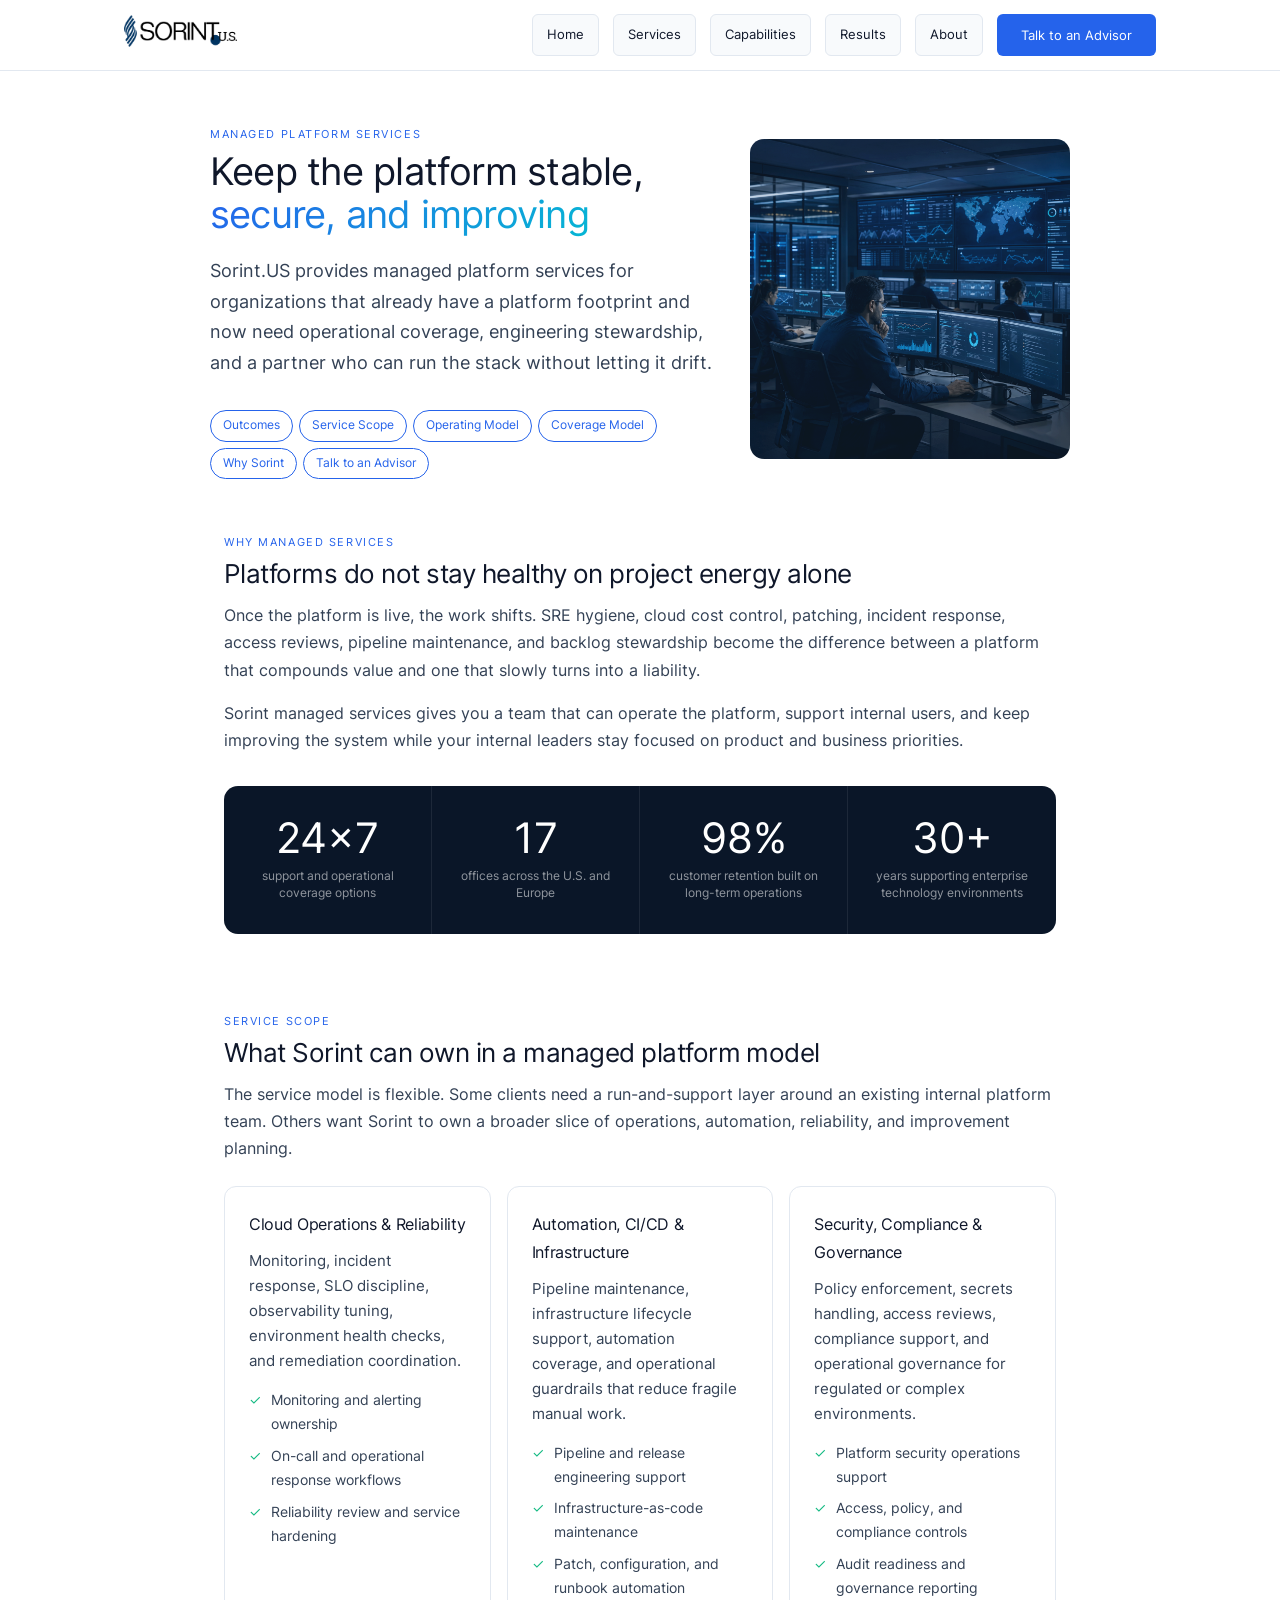
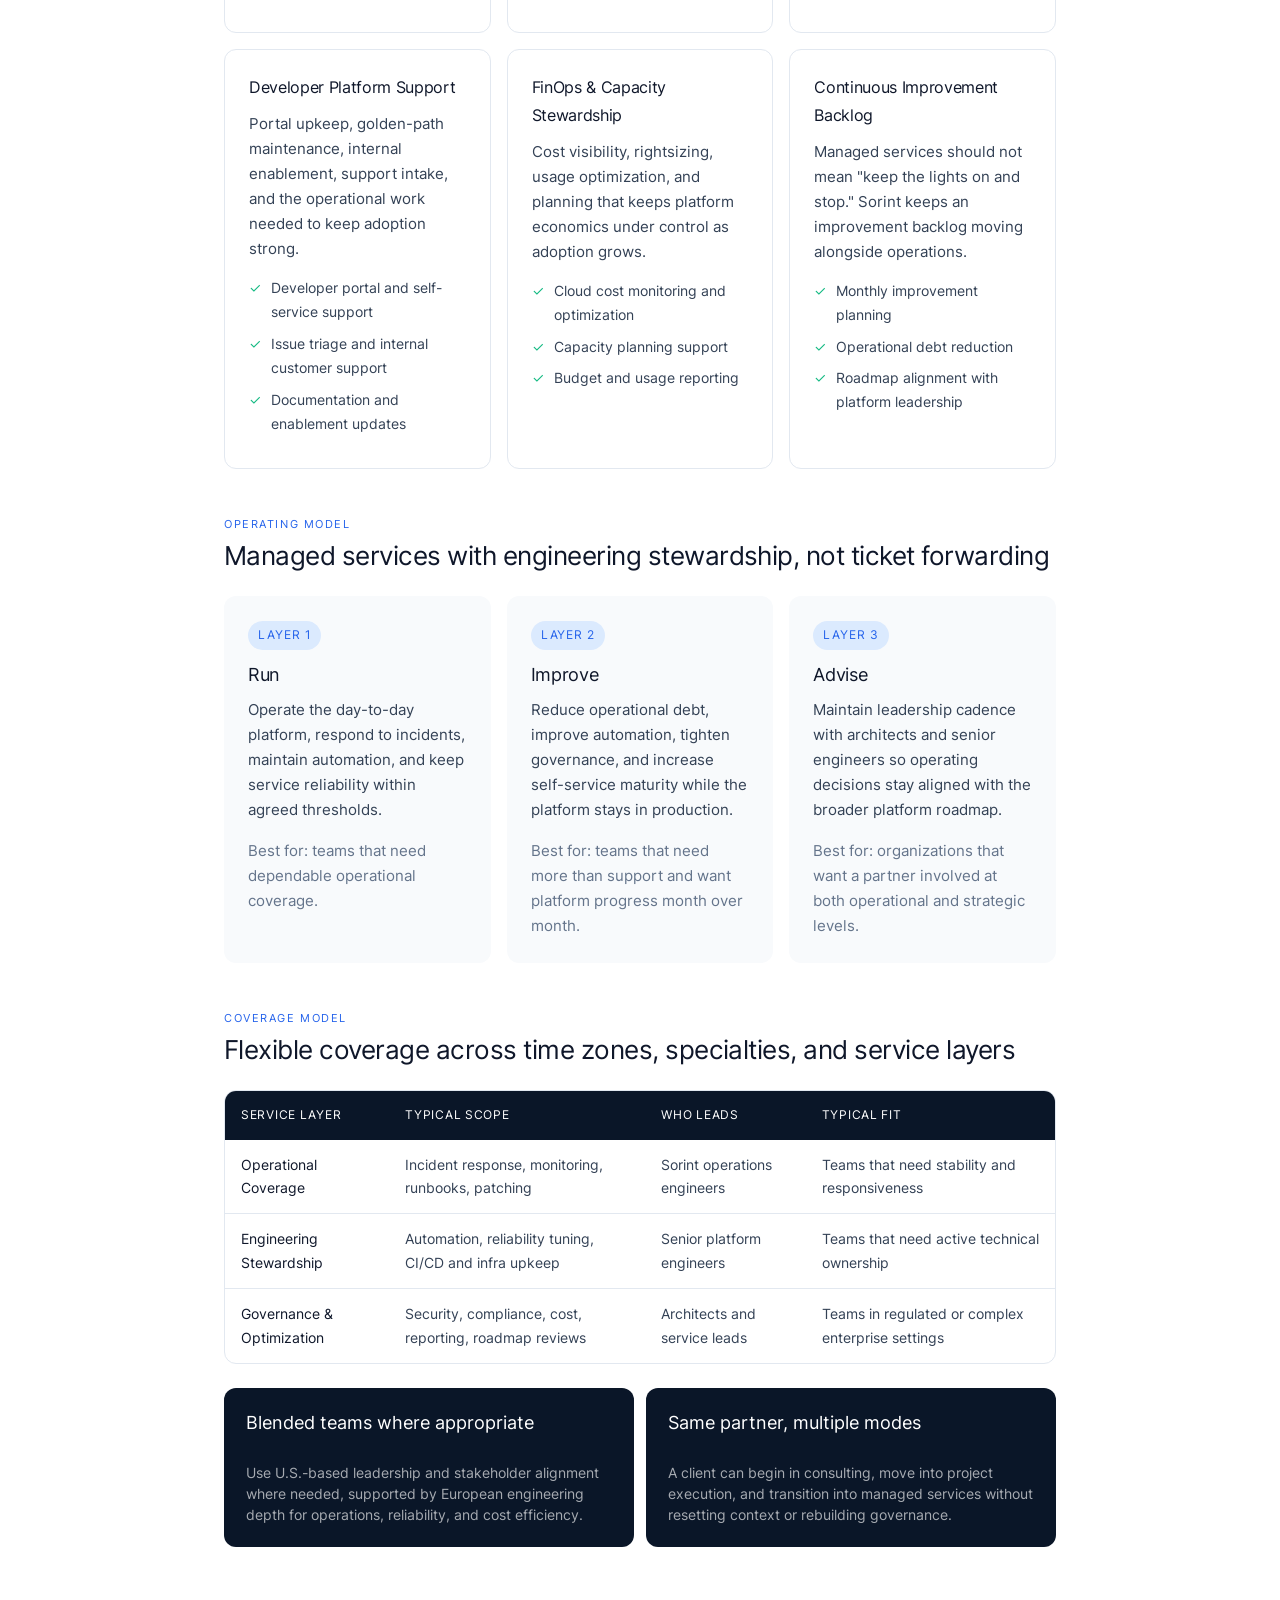
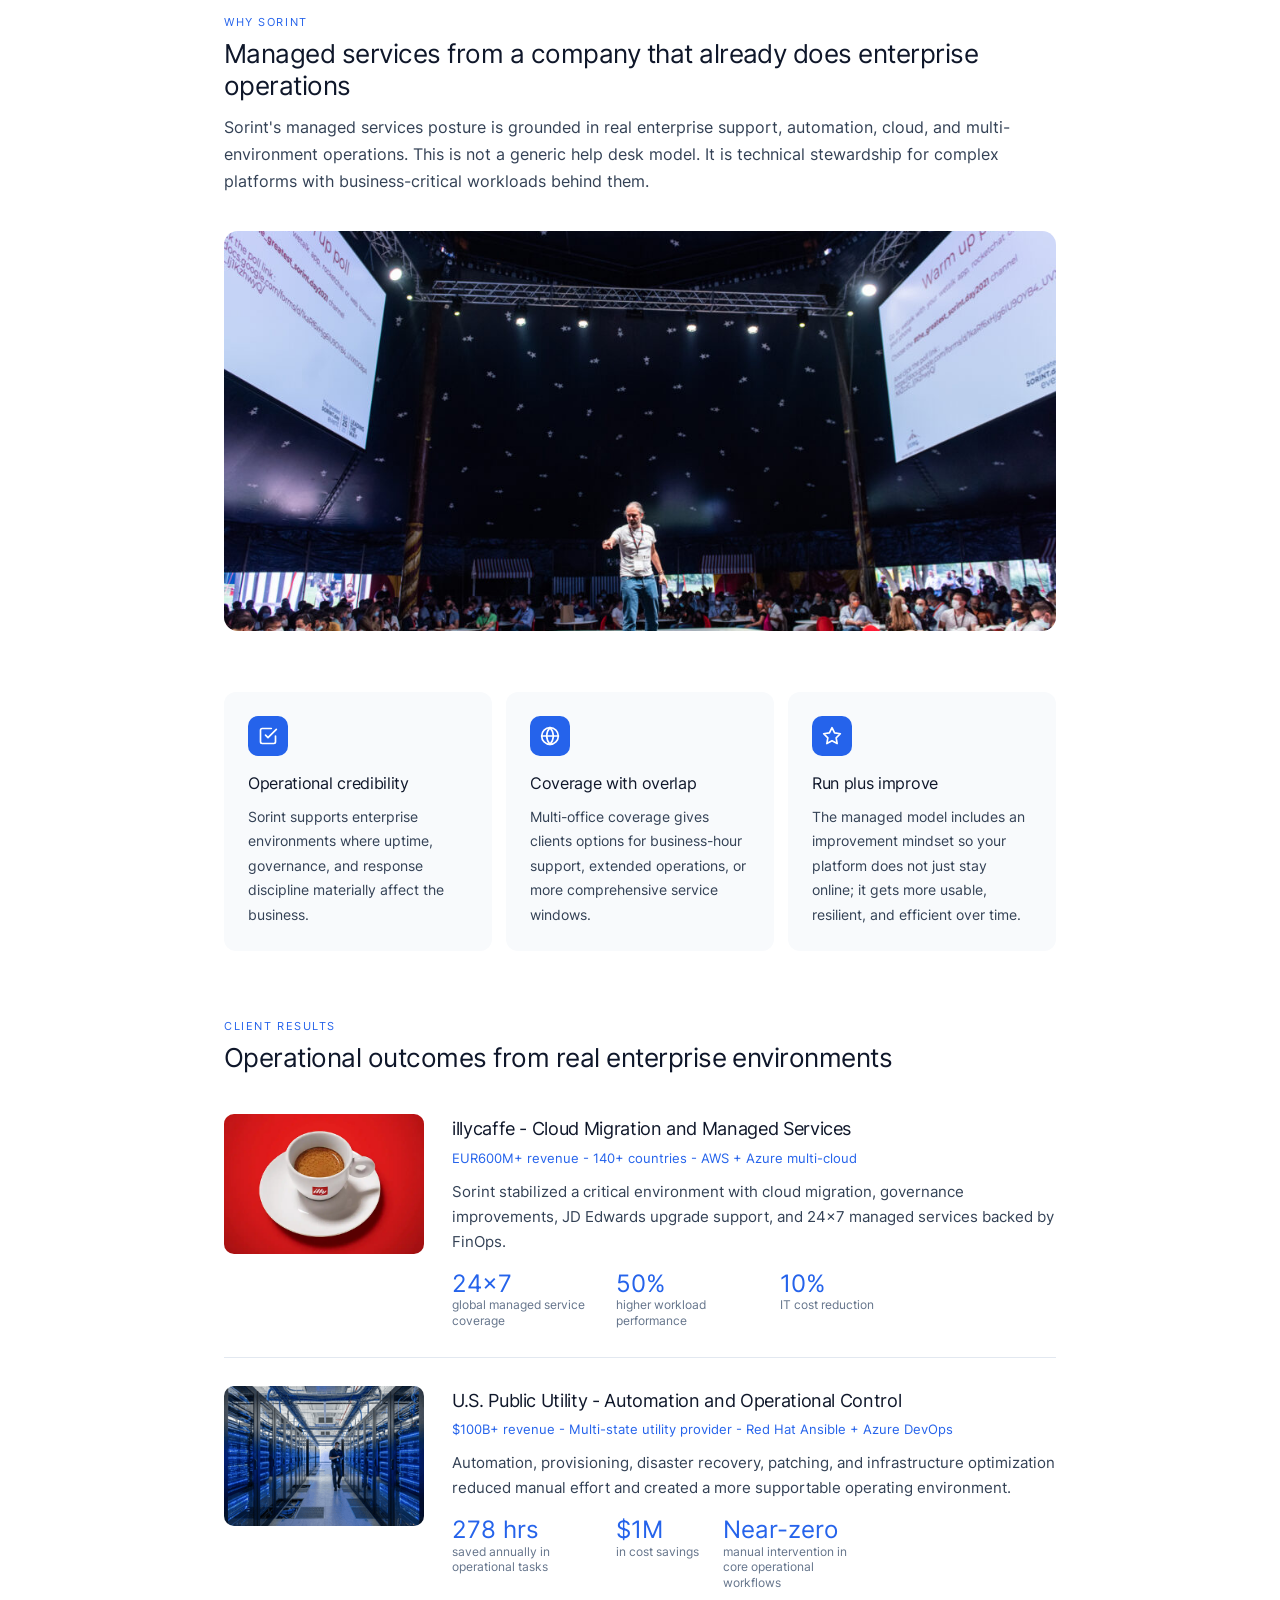
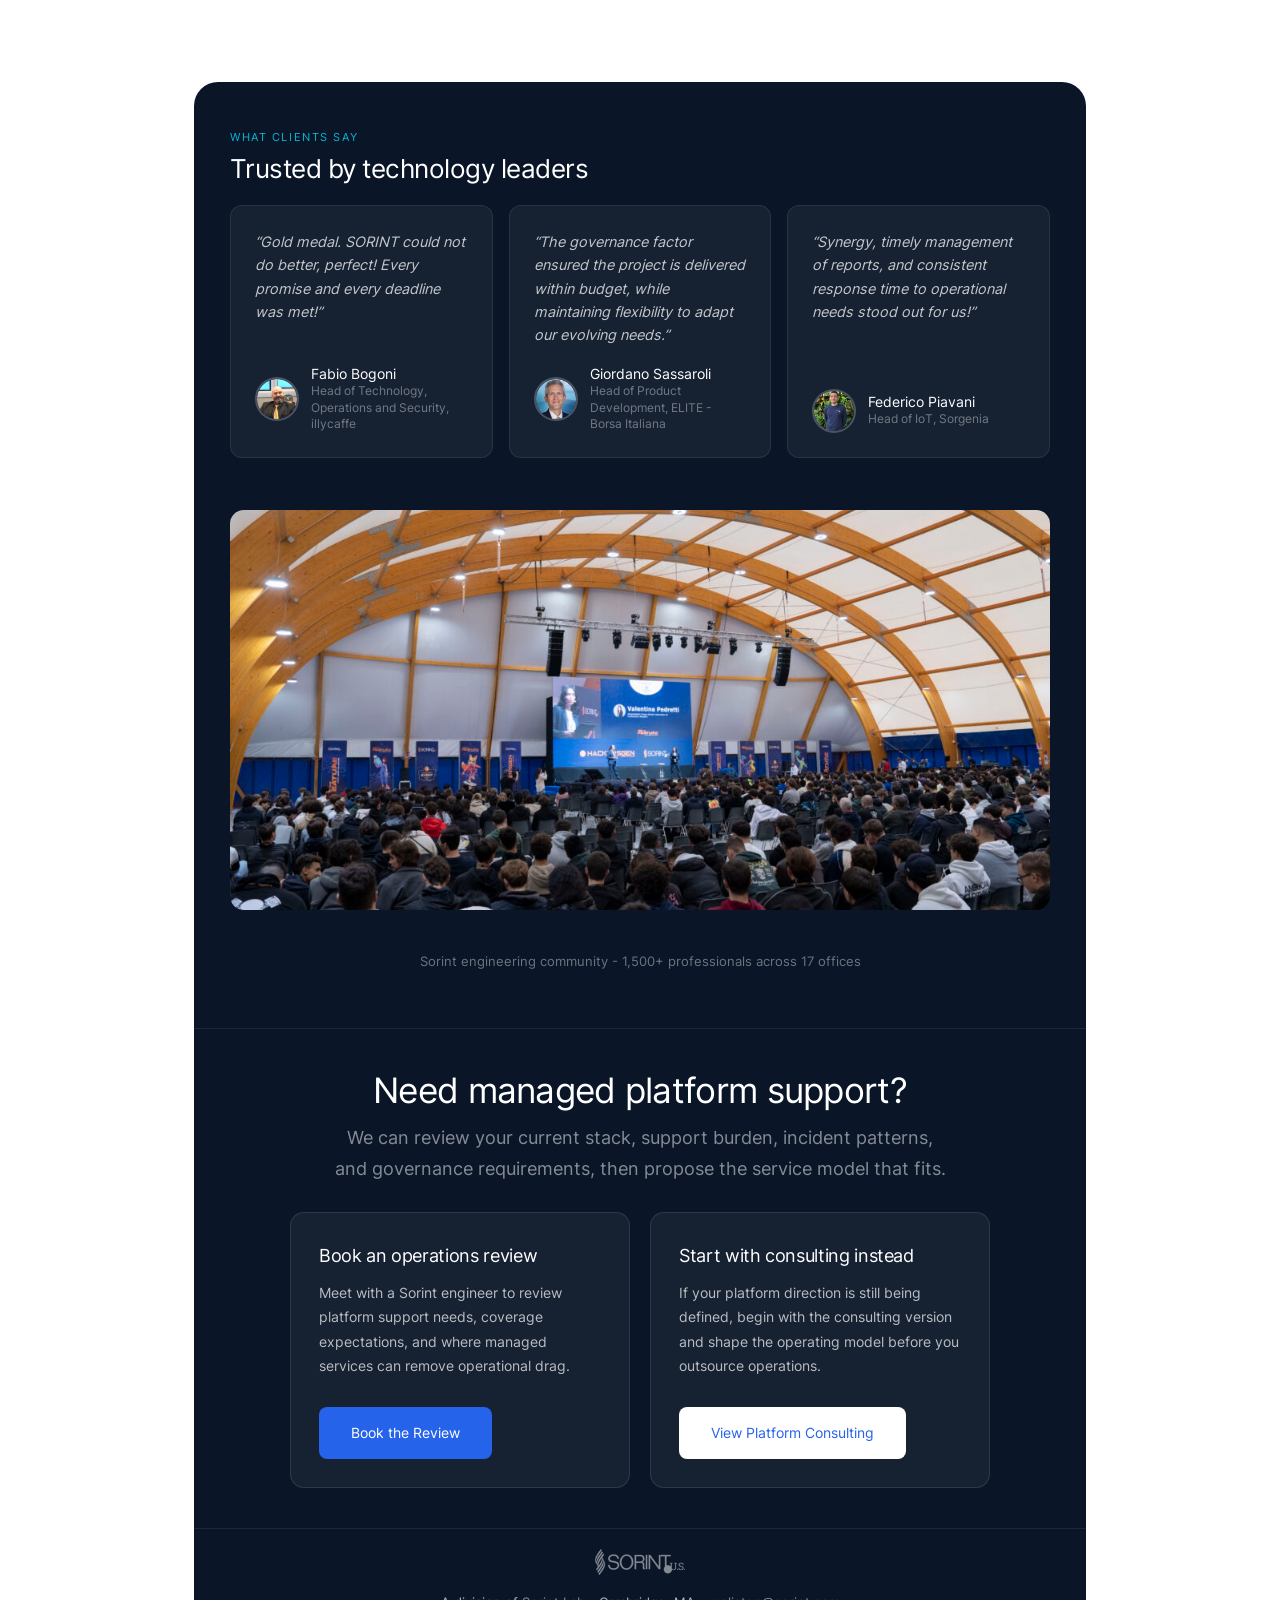
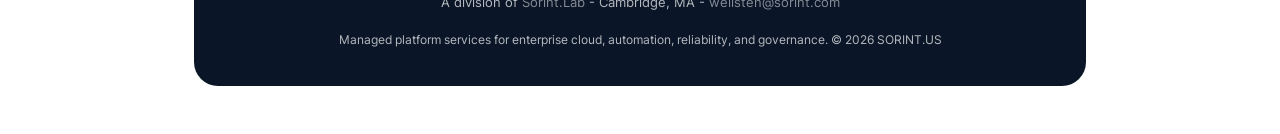
==== commit 227f6c42: "Add service page navigation" ====
--- a/managed-services.html
+++ b/managed-services.html
@@ -21,11 +21,15 @@
 <body>
   <header class="site-header">
     <div class="wide">
-      <a href="https://sorint.com" target="_blank" rel="noopener">
+      <a href="index.html">
         <img src="images/SORINT.us-dark-blue-black-300x85.png" alt="SORINT.US">
       </a>
       <div class="header-actions">
-        <a href="index.html" class="header-link">Index</a>
+        <a href="index.html" class="header-link">Home</a>
+        <a href="index.html#services" class="header-link">Services</a>
+        <a href="index.html#capabilities" class="header-link">Capabilities</a>
+        <a href="index.html#results" class="header-link">Results</a>
+        <a href="index.html#about" class="header-link">About</a>
         <a href="#talk" class="header-cta">Talk to an Advisor</a>
       </div>
     </div>
--- a/styles.css
+++ b/styles.css
@@ -32,6 +32,7 @@
   --text-dark: #0f172a;
   --text: #334155;
   --text-light: #64748b;
+  --text-muted: rgba(255,255,255,0.64);
   --border: #e2e8f0;
   --bg: #ffffff;
   --bg-off: #f8fafc;
@@ -57,6 +58,10 @@
 
 section { padding: 40px 0; }
 section + section { padding-top: 0; }
+section[id],
+.final-cta[id] {
+  scroll-margin-top: 86px;
+}
 
 /* --- Typography --- */
 h1, h2, h3 {
@@ -179,6 +184,144 @@
 .hub-hero .hero-img {
   width: 340px;
   height: 280px;
+}
+
+.home-hero {
+  padding: 34px 0 28px;
+}
+
+.home-hero-shell {
+  max-width: 1120px;
+}
+
+.home-hero-main {
+  display: grid;
+  grid-template-columns: minmax(0, 1.02fr) minmax(360px, 0.98fr);
+  gap: 34px;
+  align-items: center;
+}
+
+.home-hero h1 {
+  max-width: 720px;
+  font-size: 3rem;
+}
+
+.hero-actions {
+  display: flex;
+  flex-wrap: wrap;
+  gap: 12px;
+}
+
+.btn.btn-secondary {
+  background: var(--bg);
+  color: var(--text-dark);
+  border: 1px solid var(--border);
+}
+
+.btn.btn-secondary:hover {
+  background: var(--bg-off);
+}
+
+.home-hero-visual {
+  position: relative;
+  min-height: 420px;
+  border-radius: 18px;
+  overflow: hidden;
+  background: var(--navy);
+}
+
+.home-hero-visual::after {
+  content: '';
+  position: absolute;
+  inset: 0;
+  background: linear-gradient(180deg, rgba(10,22,40,0.02) 0%, rgba(10,22,40,0.78) 100%);
+}
+
+.home-hero-visual img {
+  width: 100%;
+  height: 100%;
+  min-height: 420px;
+  object-fit: cover;
+  display: block;
+}
+
+.hero-topic-cloud {
+  position: absolute;
+  left: 24px;
+  right: 24px;
+  bottom: 24px;
+  z-index: 1;
+  display: grid;
+  grid-template-columns: repeat(4, minmax(0, 1fr));
+  gap: 10px;
+}
+
+.hero-topic-cloud span {
+  display: inline-flex;
+  align-items: center;
+  justify-content: center;
+  min-height: 36px;
+  padding: 8px 13px;
+  border: 1px solid rgba(255,255,255,0.28);
+  border-radius: 999px;
+  background: rgba(255,255,255,0.9);
+  color: var(--text-dark);
+  font-size: 0.76rem;
+  font-weight: 800;
+  line-height: 1.2;
+  white-space: nowrap;
+  box-shadow: 0 12px 28px rgba(10, 22, 40, 0.18);
+}
+
+.hero-service-strip {
+  display: grid;
+  grid-template-columns: repeat(4, 1fr);
+  gap: 1px;
+  margin-top: 34px;
+  overflow: hidden;
+  border: 1px solid var(--border);
+  border-radius: 14px;
+  background: var(--border);
+}
+
+.hero-service-strip a {
+  display: block;
+  padding: 22px;
+  background: var(--bg);
+  text-decoration: none;
+  color: inherit;
+  transition: background 0.15s;
+}
+
+.hero-service-strip a:hover {
+  background: var(--bg-off);
+}
+
+.hero-service-strip span {
+  display: block;
+  margin-bottom: 10px;
+  color: var(--blue);
+  font-family: 'SORINTTitles', 'Inter', sans-serif;
+  font-weight: 800;
+}
+
+.hero-service-strip strong {
+  display: block;
+  margin-bottom: 4px;
+  color: var(--text-dark);
+  line-height: 1.35;
+}
+
+.hero-service-strip em {
+  display: block;
+  color: var(--text-light);
+  font-size: 0.82rem;
+  font-style: normal;
+  line-height: 1.45;
+}
+
+.home-intro {
+  padding-top: 0;
 }
 
 .jump-nav { display: flex; flex-wrap: wrap; gap: 6px; }
@@ -434,6 +577,7 @@
 .hub-card-grid {
   display: grid;
   grid-template-columns: repeat(3, 1fr);
+  align-items: stretch;
   gap: 18px;
   margin-top: 24px;
 }
@@ -484,6 +628,9 @@
 }
 
 .hub-card-body {
+  display: flex;
+  flex: 1;
+  flex-direction: column;
   padding: 22px;
 }
 
@@ -506,6 +653,7 @@
   display: inline-flex;
   align-items: center;
   gap: 8px;
+  margin-top: auto;
   color: var(--blue);
   font-size: 0.85rem;
   font-weight: 800;
@@ -513,6 +661,107 @@
 
 .hub-card-link::after {
   content: '\2192';
+}
+
+.capability-grid {
+  display: grid;
+  grid-template-columns: repeat(4, 1fr);
+  gap: 12px;
+  margin-top: 24px;
+}
+
+.capability-item {
+  min-height: 82px;
+  display: flex;
+  align-items: center;
+  padding: 18px;
+  border: 1px solid var(--border);
+  border-radius: 12px;
+  background: var(--bg-off);
+  color: var(--text-dark);
+  font-weight: 700;
+  line-height: 1.35;
+}
+
+.about-grid {
+  display: grid;
+  grid-template-columns: minmax(0, 1.1fr) minmax(280px, 0.9fr);
+  gap: 24px;
+  align-items: stretch;
+  margin-top: 24px;
+}
+
+.about-copy,
+.about-proof {
+  border-radius: 14px;
+  padding: 28px;
+}
+
+.about-copy {
+  border: 1px solid var(--border);
+  background: var(--bg);
+}
+
+.about-copy p {
+  font-size: 0.94rem;
+}
+
+.about-logo-cta {
+  display: flex;
+  flex-wrap: wrap;
+  gap: 16px;
+  align-items: center;
+  margin-top: 22px;
+}
+
+.about-logo-frame {
+  display: inline-flex;
+  align-items: center;
+  justify-content: center;
+  width: 150px;
+  height: 58px;
+  overflow: hidden;
+  border-radius: 12px;
+  background: #050505;
+  box-shadow: inset 0 0 0 1px rgba(255,255,255,0.08), 0 8px 18px rgba(15,23,42,0.08);
+}
+
+.about-logo-frame img {
+  width: 128px;
+  height: auto;
+  display: block;
+}
+
+.about-proof {
+  display: grid;
+  grid-template-columns: 1fr 1fr;
+  gap: 1px;
+  overflow: hidden;
+  background: rgba(255,255,255,0.12);
+  border: 1px solid rgba(255,255,255,0.12);
+  background-color: var(--navy);
+  color: #fff;
+}
+
+.about-proof div {
+  padding: 22px;
+  background: rgba(255,255,255,0.04);
+}
+
+.about-proof strong {
+  display: block;
+  color: #fff;
+  font-family: 'SORINTTitles', 'Inter', sans-serif;
+  font-size: 2rem;
+  line-height: 1;
+  margin-bottom: 8px;
+}
+
+.about-proof span {
+  display: block;
+  color: rgba(255,255,255,0.62);
+  font-size: 0.82rem;
+  line-height: 1.35;
 }
 
 /* --- Role Cards --- */
@@ -665,7 +914,8 @@
   display: flex;
   align-items: center;
   justify-content: center;
-  font-size: 1.15rem;
+  font-size: 0.8rem;
+  font-weight: 800;
   color: #fff;
   margin-bottom: 14px;
 }
@@ -686,7 +936,14 @@
   text-align: left;
 }
 
+.home-cta-grid {
+  grid-template-columns: repeat(3, 1fr);
+  max-width: 900px;
+}
+
 .final-cta-box {
+  display: flex;
+  flex-direction: column;
   background: rgba(255,255,255,0.05);
   border: 1px solid rgba(255,255,255,0.1);
   border-radius: 14px;
@@ -694,6 +951,20 @@
 }
 .final-cta-box h3 { color: #fff; margin-bottom: 10px; font-size: 1.1rem; }
 .final-cta-box p { color: rgba(255,255,255,0.55); font-size: 0.9rem; }
+.final-cta-box .btn {
+  align-self: flex-start;
+  margin-top: auto;
+  white-space: nowrap;
+}
+
+.final-cta-img {
+  width: 100%;
+  aspect-ratio: 16 / 9;
+  object-fit: cover;
+  border-radius: 10px;
+  margin-bottom: 18px;
+  opacity: 0.9;
+}
 
 /* --- Email form --- */
 .email-form { display: flex; gap: 8px; margin-top: 16px; }
@@ -886,6 +1157,11 @@
   /* Hero */
   .hero { padding: 32px 0; }
   .hero-grid { grid-template-columns: 1fr; gap: 24px; padding: 0 24px; }
+  .home-hero-main { grid-template-columns: 1fr; }
+  .home-hero h1 { font-size: 2.1rem; }
+  .home-hero-visual,
+  .home-hero-visual img { min-height: 320px; }
+  .hero-service-strip { grid-template-columns: 1fr 1fr; }
   .hero-img-wrap { justify-content: center; }
   .hero-img { width: 260px; height: 260px; }
 
@@ -909,6 +1185,8 @@
   .service-grid { grid-template-columns: 1fr; }
   .engagement-grid { grid-template-columns: 1fr; }
   .process-grid { grid-template-columns: 1fr; }
+  .capability-grid { grid-template-columns: 1fr 1fr; }
+  .about-grid { grid-template-columns: 1fr; }
   .diff-grid { grid-template-columns: 1fr; }
   .final-cta-grid { grid-template-columns: 1fr; }
   .testimonial-grid { grid-template-columns: 1fr; }
@@ -950,8 +1228,17 @@
   .container { padding: 0 16px; }
   .hero-img { width: 220px; height: 220px; }
   .hub-hero .hero-img { width: 220px; height: 180px; }
+  .home-hero h1 { font-size: 1.72rem; }
+  .hero-actions .btn { width: 100%; text-align: center; }
+  .home-hero-visual,
+  .home-hero-visual img { min-height: 280px; }
+  .hero-topic-cloud { left: 14px; right: 14px; bottom: 14px; gap: 7px; }
+  .hero-topic-cloud span { min-height: 30px; padding: 7px 10px; font-size: 0.68rem; }
+  .hero-service-strip { grid-template-columns: 1fr; }
+  .about-proof { grid-template-columns: 1fr; }
   .jump-nav a { font-size: 0.65rem; padding: 4px 8px; }
   .case-result-num { font-size: 1.2rem; }
+  .capability-grid { grid-template-columns: 1fr; }
 }
 
 /* --- Print --- */
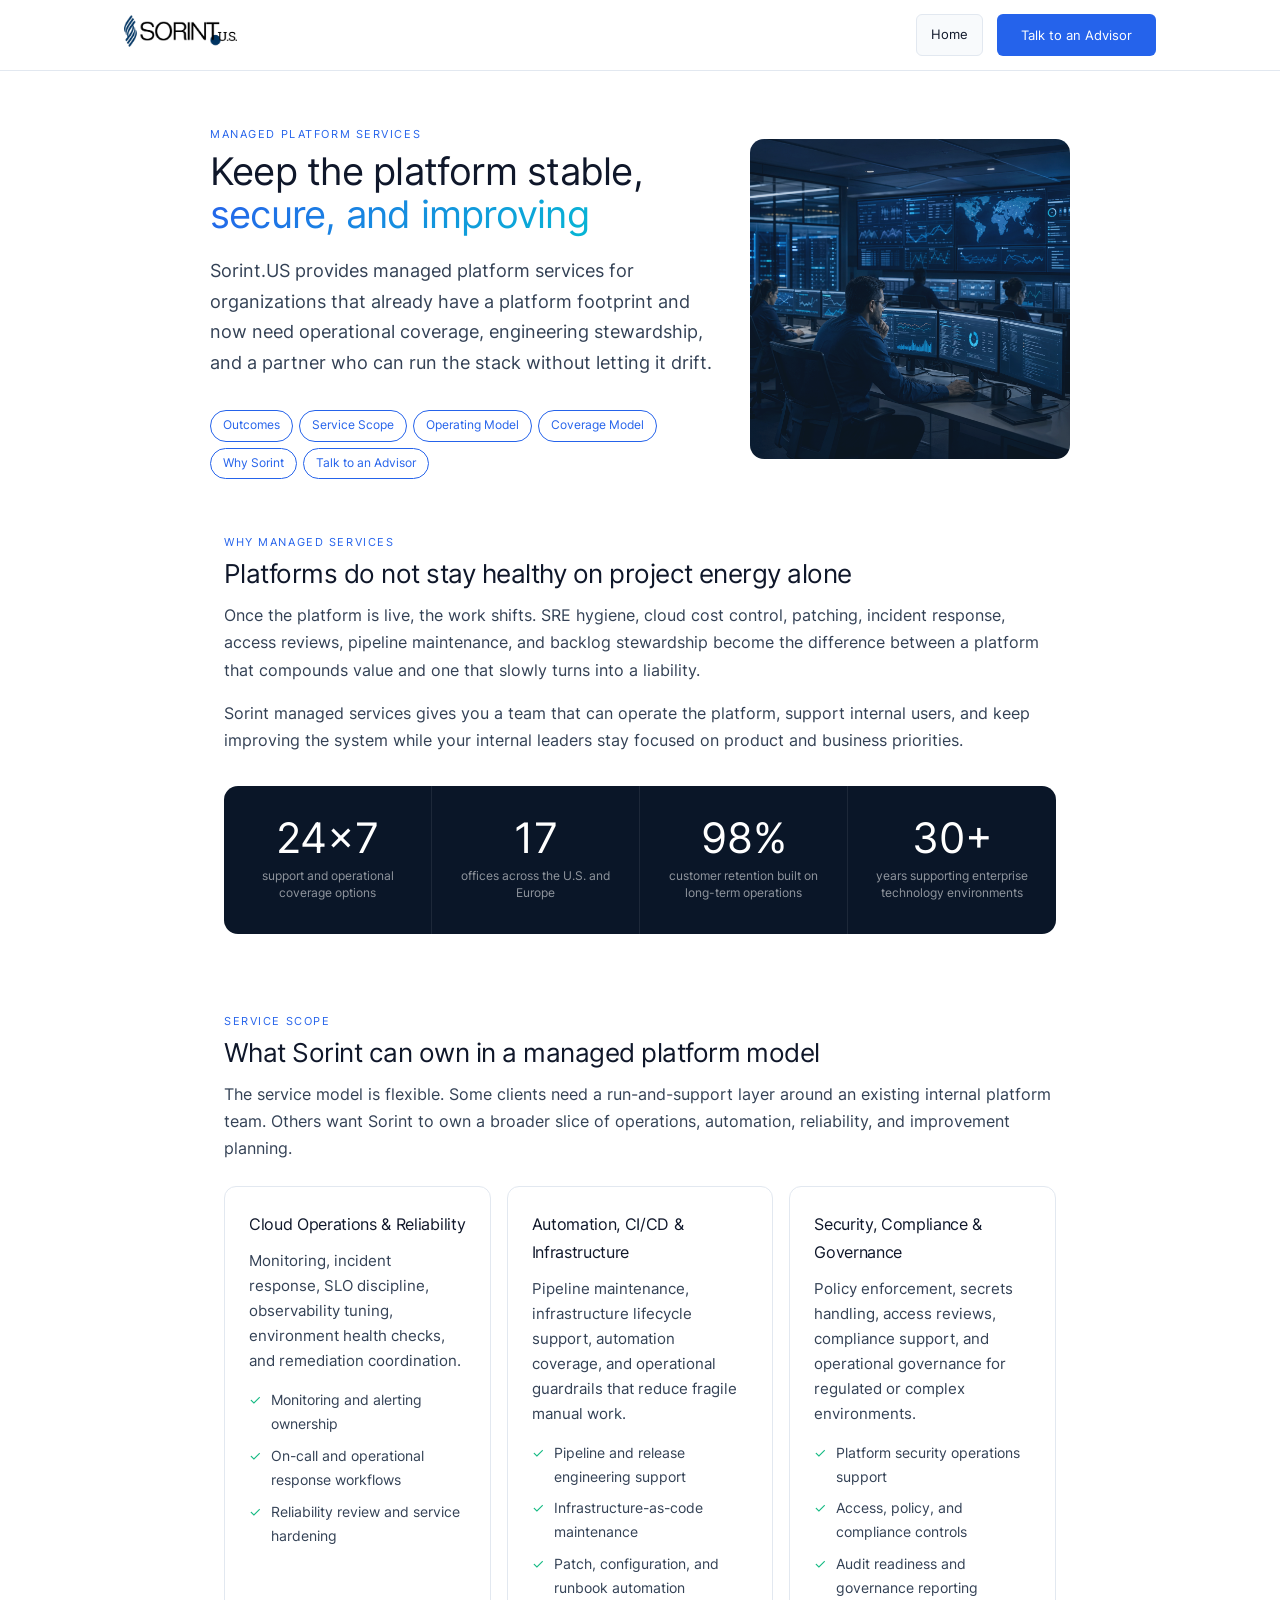
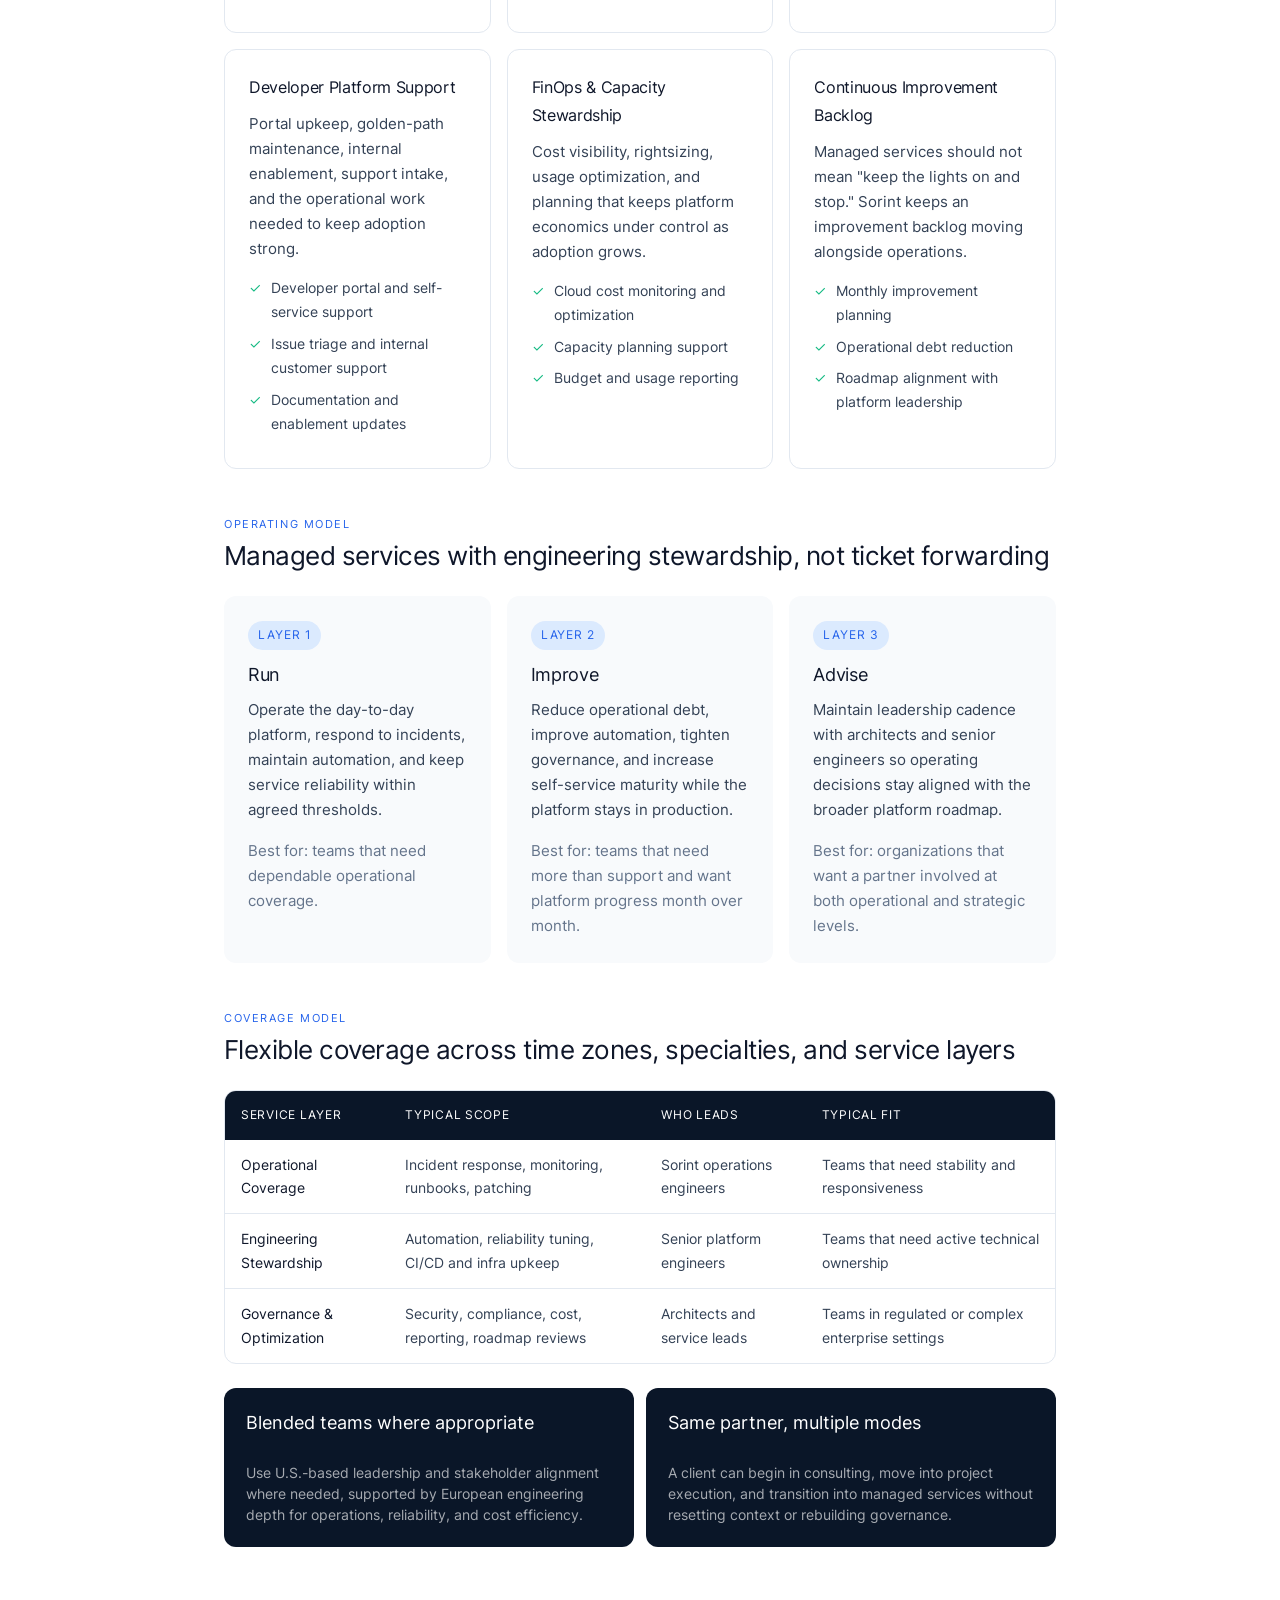
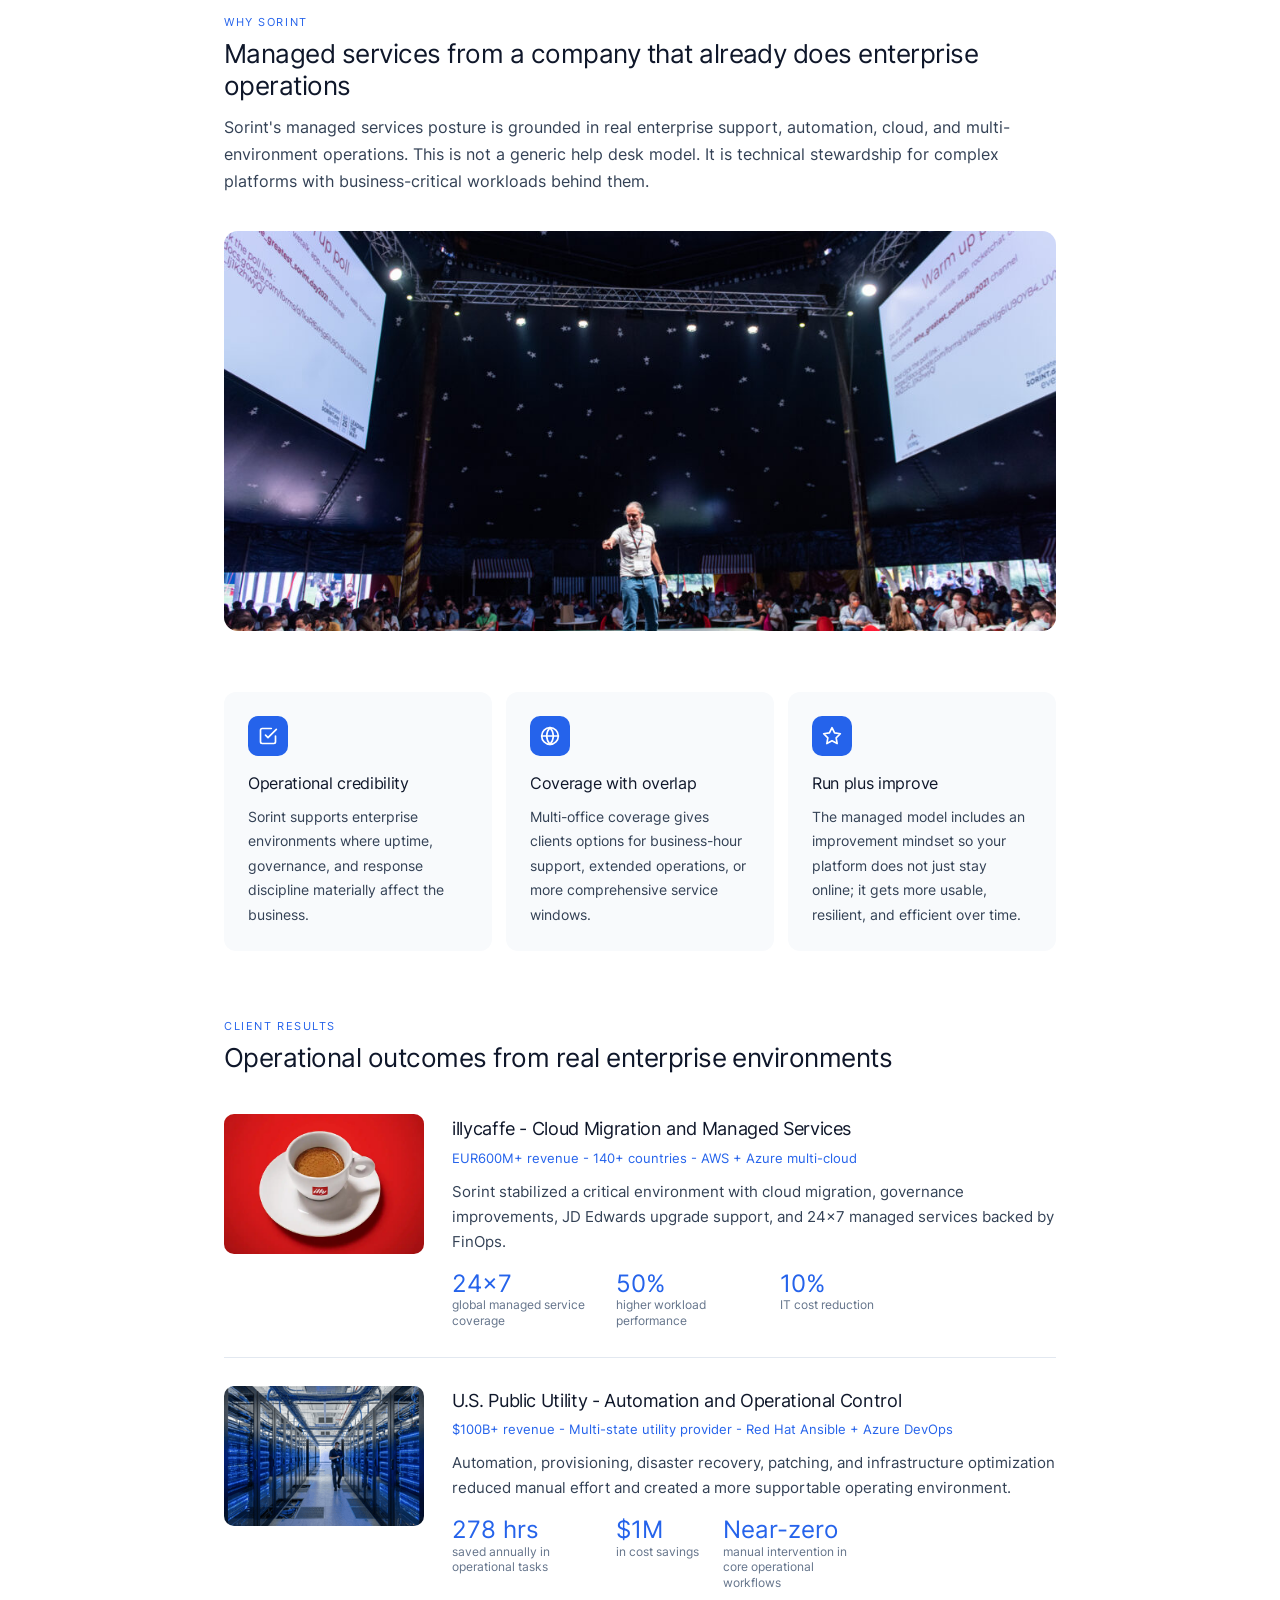
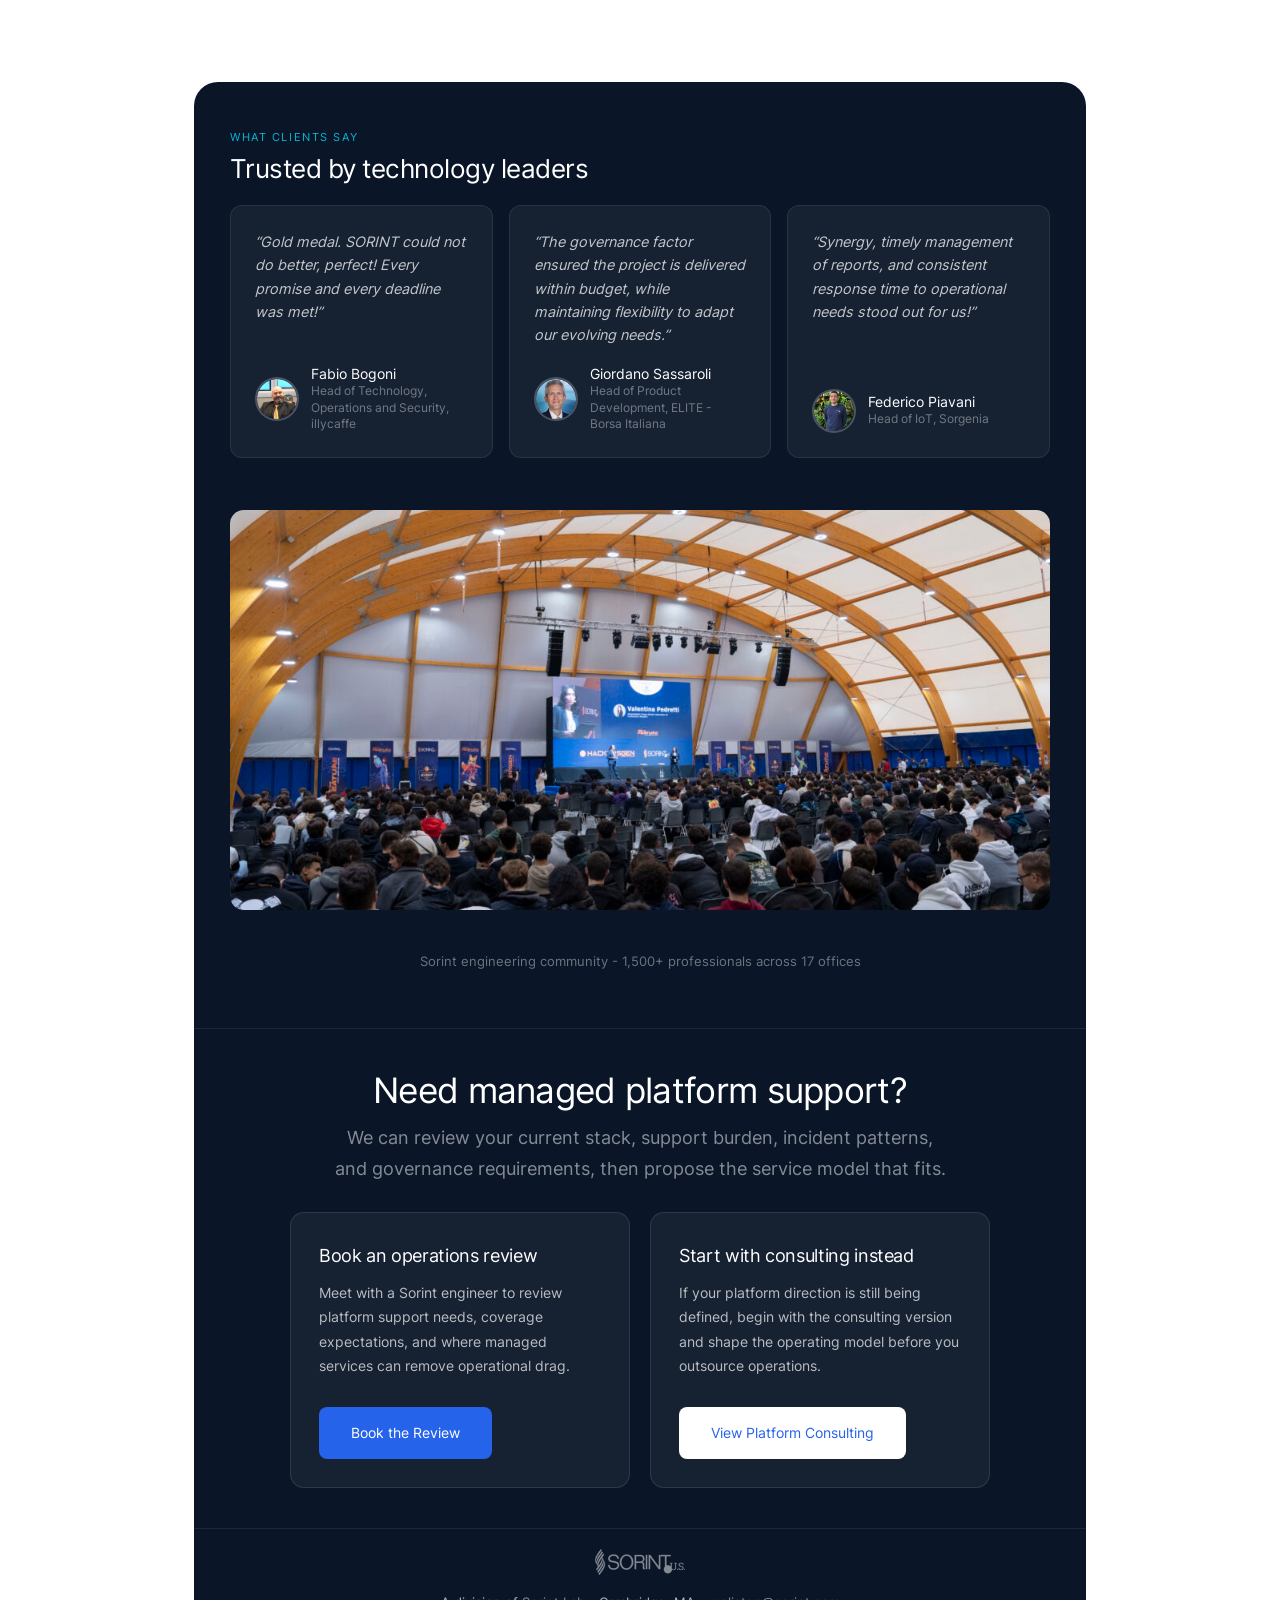
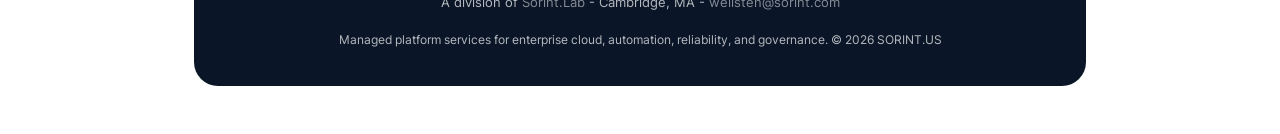
==== commit d507c9b0: "Simplify service page headers" ====
--- a/managed-services.html
+++ b/managed-services.html
@@ -26,10 +26,6 @@
       </a>
       <div class="header-actions">
         <a href="index.html" class="header-link">Home</a>
-        <a href="index.html#services" class="header-link">Services</a>
-        <a href="index.html#capabilities" class="header-link">Capabilities</a>
-        <a href="index.html#results" class="header-link">Results</a>
-        <a href="index.html#about" class="header-link">About</a>
         <a href="#talk" class="header-cta">Talk to an Advisor</a>
       </div>
     </div>
